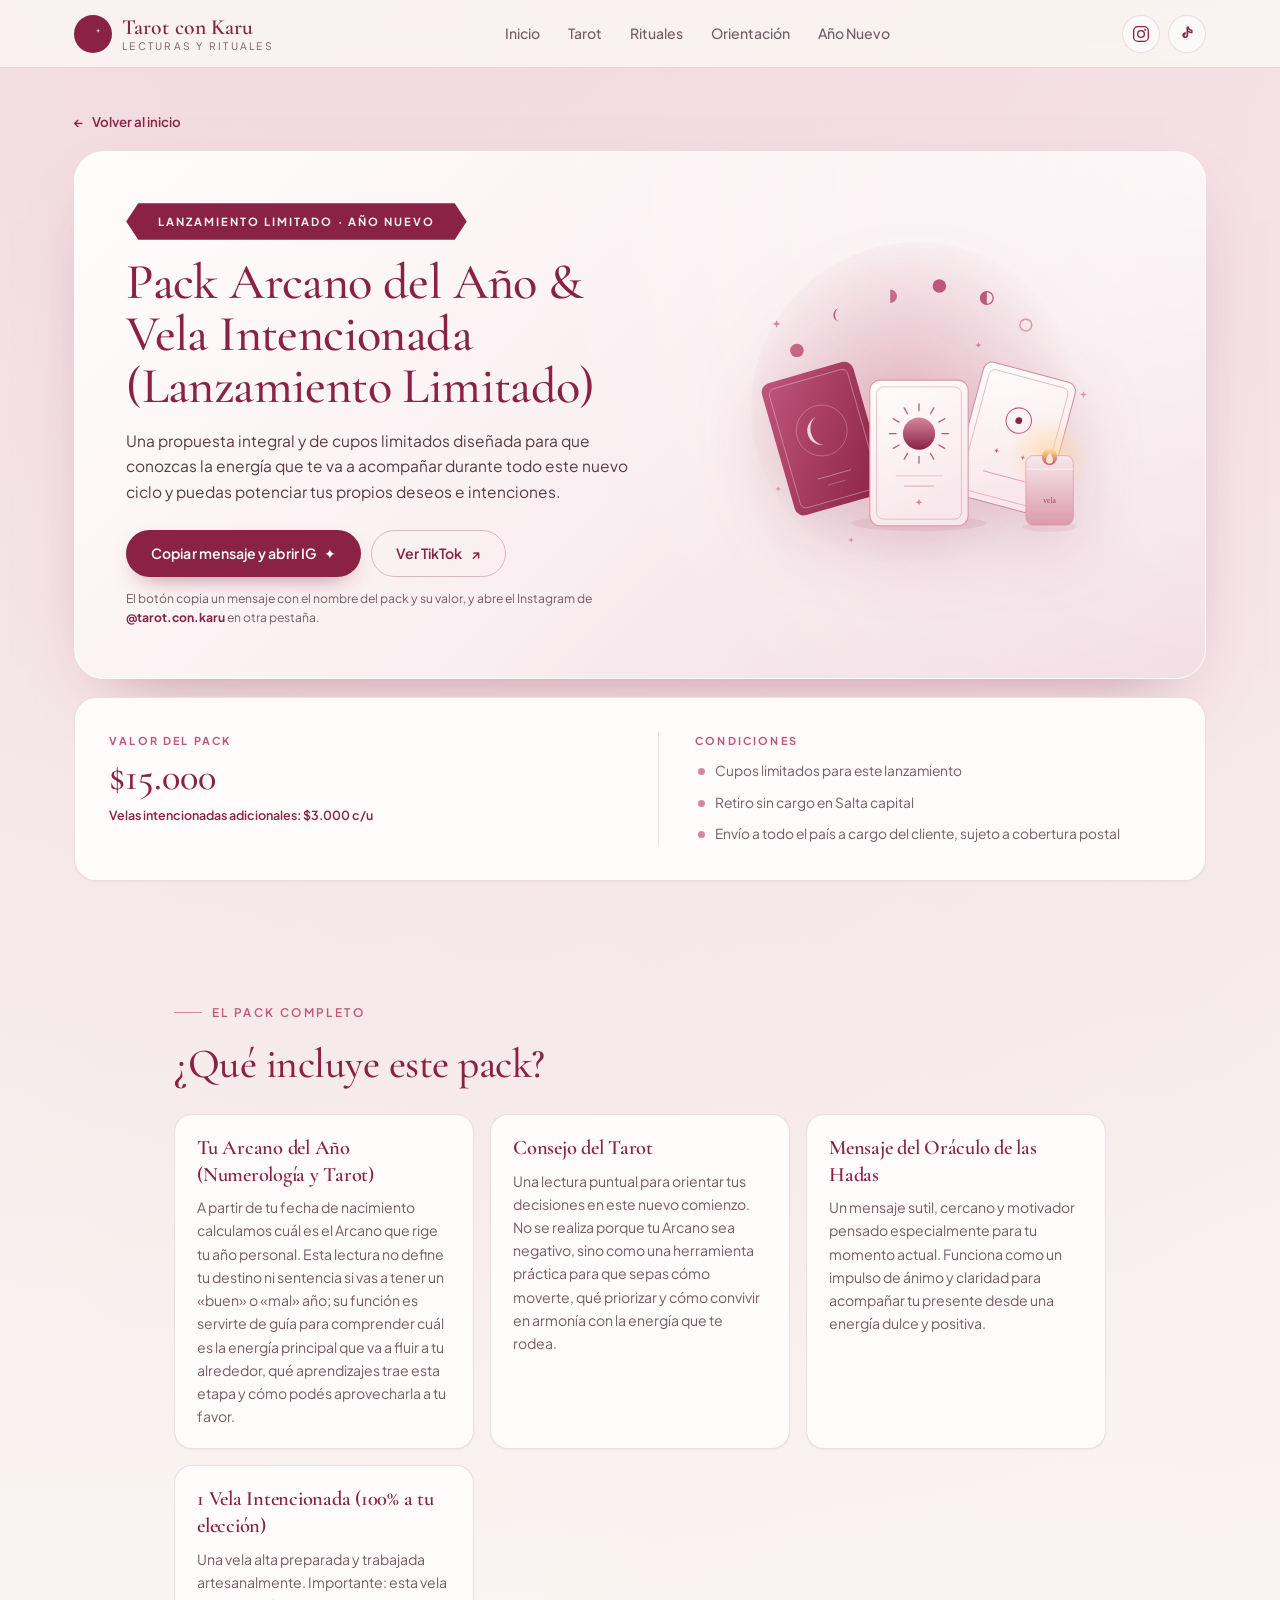
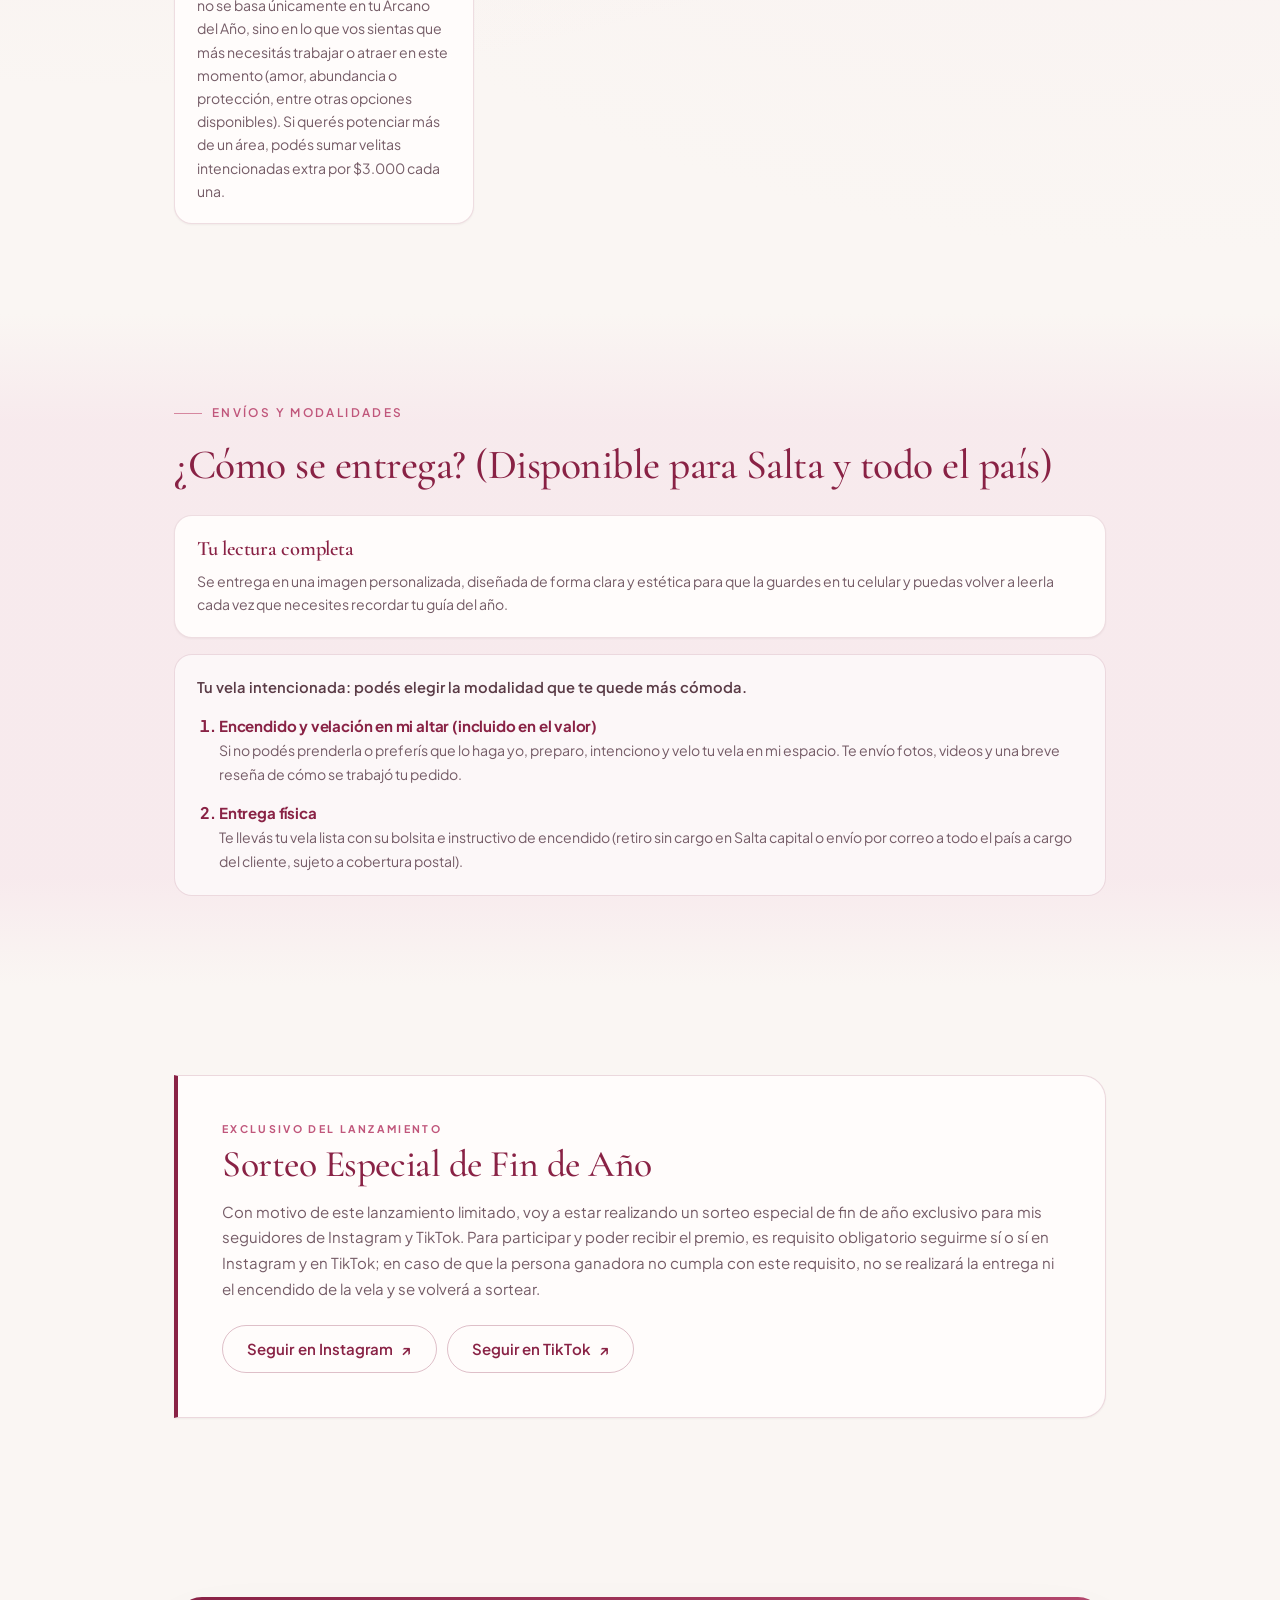
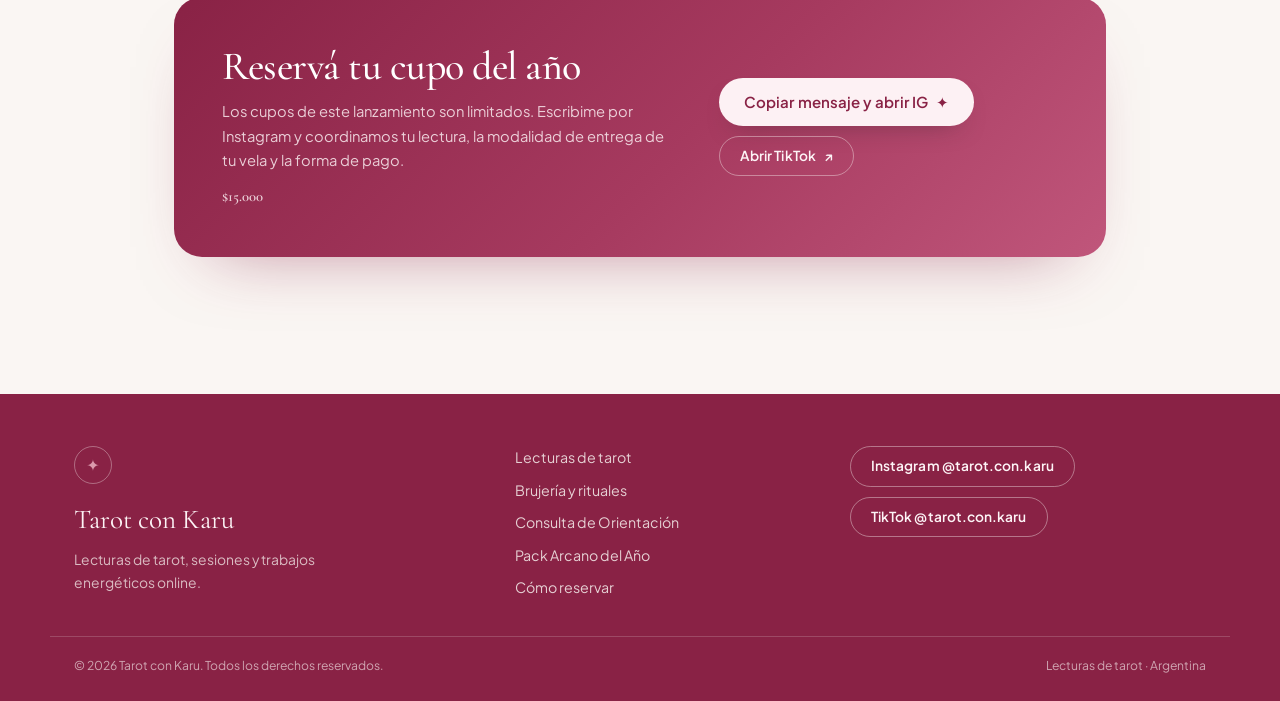
==== public/arcano-del-ano.html @ 8a8b9315 "Convierte el Pack Arcano del Año en banner cliqueable con página propia El pack pasa a public/arcano" ====
<!DOCTYPE html>
<html lang="es">
  <head>
    <meta charset="UTF-8" />
    <meta name="viewport" content="width=device-width, initial-scale=1.0" />
    <title>Pack Arcano del Año &amp; Vela Intencionada · Tarot con Karu</title>
    <meta
      name="description"
      content="Pack Arcano del Año & Vela Intencionada de Tarot con Karu: tu Arcano del Año, consejo del tarot, mensaje del Oráculo de las Hadas y una vela intencionada. $15.000 · Salta y todo el país."
    />
    <meta name="theme-color" content="#FAF6F3" />
    <link
      rel="icon"
      href="data:image/svg+xml,%3Csvg xmlns='http://www.w3.org/2000/svg' viewBox='0 0 32 32'%3E%3Crect width='32' height='32' rx='8' fill='%23892245'/%3E%3Cpath d='M20 8a8 8 0 1 0 0 16 7 7 0 1 1 0-16Z' fill='%23F7E8EC'/%3E%3C/svg%3E"
    />

    <link rel="preconnect" href="https://fonts.googleapis.com" />
    <link rel="preconnect" href="https://fonts.gstatic.com" crossorigin />
    <link
      href="https://fonts.googleapis.com/css2?family=Cormorant+Garamond:ital,wght@0,400;0,500;0,600;1,400;1,500&family=Plus+Jakarta+Sans:wght@400;500;600;700&display=swap"
      rel="stylesheet"
    />
    <link rel="stylesheet" href="styles.css" />
  </head>

  <body class="page-arcano">
    <a class="skip-link" href="#contenido">Saltar al contenido</a>

    <header class="site-header">
      <div class="container header-inner">
        <a class="brand" href="./index.html" aria-label="Tarot con Karu, inicio">
          <span class="brand-mark" aria-hidden="true">
            <svg viewBox="0 0 24 24" fill="none">
              <path
                d="M15.5 3.6a8.4 8.4 0 1 0 0 16.8 7.2 7.2 0 1 1 0-16.8Z"
                fill="currentColor"
              />
              <path
                d="M17.6 6.2l.6 1.6 1.6.6-1.6.6-.6 1.6-.6-1.6-1.6-.6 1.6-.6.6-1.6Z"
                fill="currentColor"
              />
            </svg>
          </span>
          <span class="brand-text">
            <strong>Tarot con Karu</strong>
            <small>lecturas y rituales</small>
          </span>
        </a>

        <nav class="site-nav" aria-label="Navegación principal">
          <a href="./index.html">Inicio</a>
          <a href="./index.html#tarot">Tarot</a>
          <a href="./index.html#rituales">Rituales</a>
          <a href="./index.html#orientacion">Orientación</a>
          <a href="./arcano-del-ano.html" aria-current="page">Año Nuevo</a>
        </nav>

        <div class="header-social">
          <a
            class="social-btn"
            data-ig
            href="https://www.instagram.com/tarot.con.karu/"
            target="_blank"
            rel="noopener noreferrer"
            aria-label="Instagram de Tarot con Karu"
          >
            <svg viewBox="0 0 24 24" fill="none" aria-hidden="true">
              <rect
                x="3.2"
                y="3.2"
                width="17.6"
                height="17.6"
                rx="5"
                stroke="currentColor"
                stroke-width="1.6"
              />
              <circle cx="12" cy="12" r="4" stroke="currentColor" stroke-width="1.6" />
              <circle cx="17.1" cy="6.9" r="1.15" fill="currentColor" />
            </svg>
          </a>
          <a
            class="social-btn"
            data-tiktok
            href="https://www.tiktok.com/@tarot.con.karu"
            target="_blank"
            rel="noopener noreferrer"
            aria-label="TikTok de Tarot con Karu"
          >
            <svg viewBox="0 0 24 24" fill="none" aria-hidden="true">
              <path
                d="M13.4 3.4v9.9a3.5 3.5 0 1 1-2.9-3.45v2.7a1.2 1.2 0 1 0 .9 1.16V3.4h2Z"
                fill="currentColor"
              />
              <path
                d="M13.4 3.4c.35 2.35 2 4.05 4.4 4.3v2.55c-1.65.04-3.1-.45-4.4-1.4"
                stroke="currentColor"
                stroke-width="1.6"
                stroke-linecap="round"
              />
            </svg>
          </a>
        </div>
      </div>
    </header>

    <main id="contenido">
      <!-- ================= HERO DEL PACK ================= -->
      <section class="arcano-hero">
        <div class="container">
          <a class="back-link" href="./index.html">
            <span aria-hidden="true">←</span> Volver al inicio
          </a>

          <div class="arcano-hero-card">
            <div>
              <span class="badge badge--ribbon" id="an-etiqueta">
                Lanzamiento Limitado · Año Nuevo
              </span>
              <h1 class="arcano-title" id="an-titulo">
                Pack Arcano del Año &amp; Vela Intencionada (Lanzamiento Limitado)
              </h1>
              <p class="arcano-lead" id="an-desc"></p>

              <div class="arcano-hero-actions">
                <button class="btn btn-primary" type="button" data-copy="ano-nuevo">
                  Copiar mensaje y abrir IG <span aria-hidden="true">✦</span>
                </button>
                <a class="btn btn-ghost" data-tiktok href="https://www.tiktok.com/@tarot.con.karu" target="_blank" rel="noopener noreferrer">
                  Ver TikTok <span aria-hidden="true">↗</span>
                </a>
              </div>

              <p class="arcano-hero-note">
                El botón copia un mensaje con el nombre del pack y su valor, y abre
                el Instagram de <strong>@tarot.con.karu</strong> en otra pestaña.
              </p>
            </div>

            <figure class="arcano-hero-art">
              <img
                src="assets/arcano-pack.svg"
                alt="Cartas de tarot, mensaje de las hadas y una vela intencionada encendida"
                width="460"
                height="400"
              />
            </figure>
          </div>

          <div class="arcano-meta">
            <div class="arcano-meta-block">
              <p class="mini-label">Valor del pack</p>
              <p class="newyear-price" id="an-precio">$15.000</p>
              <p class="newyear-price-note" id="an-precio-nota">
                Velas intencionadas adicionales: $3.000 c/u
              </p>
            </div>
            <div class="arcano-meta-block">
              <p class="mini-label">Condiciones</p>
              <ul class="cond-list" id="an-cond"></ul>
            </div>
          </div>
        </div>
      </section>

      <!-- ================= QUÉ INCLUYE ================= -->
      <section class="section arcano-section">
        <div class="container arcano-inner">
          <header class="arcano-section-head">
            <p class="eyebrow">
              <span class="eyebrow-line" aria-hidden="true"></span>El pack completo
            </p>
            <h2 class="arcano-h2" id="an-incluye-titulo">¿Qué incluye este pack?</h2>
          </header>
          <div class="newyear-features" id="an-incluye"></div>
        </div>
      </section>

      <!-- ================= ENTREGA ================= -->
      <section class="section arcano-section arcano-section--blush">
        <div class="container arcano-inner">
          <header class="arcano-section-head">
            <p class="eyebrow">
              <span class="eyebrow-line" aria-hidden="true"></span>Envíos y modalidades
            </p>
            <h2 class="arcano-h2" id="an-entrega-titulo"></h2>
          </header>
          <div class="newyear-delivery" id="an-entrega"></div>
        </div>
      </section>

      <!-- ================= SORTEO ================= -->
      <section class="section arcano-section" id="sorteo">
        <div class="container arcano-inner">
          <article class="sorteo-card">
            <p class="sorteo-eyebrow">Exclusivo del lanzamiento</p>
            <h2 id="an-sorteo-titulo">Sorteo Especial de Fin de Año</h2>
            <p class="sorteo-text" id="an-sorteo-texto"></p>
            <div class="sorteo-actions">
              <a
                class="btn btn-ghost"
                data-ig
                href="https://www.instagram.com/tarot.con.karu/"
                target="_blank"
                rel="noopener noreferrer"
              >
                Seguir en Instagram <span aria-hidden="true">↗</span>
              </a>
              <a
                class="btn btn-ghost"
                data-tiktok
                href="https://www.tiktok.com/@tarot.con.karu"
                target="_blank"
                rel="noopener noreferrer"
              >
                Seguir en TikTok <span aria-hidden="true">↗</span>
              </a>
            </div>
          </article>
        </div>
      </section>

      <!-- ================= CTA FINAL ================= -->
      <section class="section arcano-section">
        <div class="container arcano-inner">
          <div class="arcano-cta">
            <div>
              <h2>Reservá tu cupo del año</h2>
              <p>
                Los cupos de este lanzamiento son limitados. Escribime por
                Instagram y coordinamos tu lectura, la modalidad de entrega de tu
                vela y la forma de pago.
              </p>
              <p class="arcano-cta-price" id="an-cta-precio">$15.000</p>
            </div>
            <div class="arcano-cta-actions">
              <button class="btn btn-light" type="button" data-copy="ano-nuevo">
                Copiar mensaje y abrir IG <span aria-hidden="true">✦</span>
              </button>
              <a
                class="btn btn-outline-light"
                data-tiktok
                href="https://www.tiktok.com/@tarot.con.karu"
                target="_blank"
                rel="noopener noreferrer"
              >
                Abrir TikTok <span aria-hidden="true">↗</span>
              </a>
            </div>
          </div>
        </div>
      </section>
    </main>

    <footer class="site-footer">
      <div class="container footer-inner">
        <div class="footer-brand">
          <span class="footer-mark" aria-hidden="true">✦</span>
          <p class="footer-title">Tarot con Karu</p>
          <p class="footer-text">
            Lecturas de tarot, sesiones y trabajos energéticos online.
          </p>
        </div>

        <nav class="footer-nav" aria-label="Enlaces del sitio">
          <a href="./index.html#tarot">Lecturas de tarot</a>
          <a href="./index.html#rituales">Brujería y rituales</a>
          <a href="./index.html#orientacion">Consulta de Orientación</a>
          <a href="./arcano-del-ano.html">Pack Arcano del Año</a>
          <a href="./index.html#como-reservar">Cómo reservar</a>
        </nav>

        <div class="footer-social">
          <a
            class="btn btn-outline-light"
            data-ig
            href="https://www.instagram.com/tarot.con.karu/"
            target="_blank"
            rel="noopener noreferrer"
          >
            Instagram @tarot.con.karu
          </a>
          <a
            class="btn btn-outline-light"
            data-tiktok
            href="https://www.tiktok.com/@tarot.con.karu"
            target="_blank"
            rel="noopener noreferrer"
          >
            TikTok @tarot.con.karu
          </a>
        </div>
      </div>

      <div class="container footer-bottom">
        <p>© <span id="year">2026</span> Tarot con Karu. Todos los derechos reservados.</p>
        <p>Lecturas de tarot · Argentina</p>
      </div>
    </footer>

    <div class="toast" id="toast" role="status" aria-live="polite"></div>

    <script type="module" src="arcano.js"></script>
  </body>
</html>
---- public/styles.css ----
/* ============================================================
   Tarot con Karu — estilos
   Paleta: crema #FAF6F3 · rosa #F7E8EC · Crimson Velvet #892245
   Rosy Dusk #C0567B · Blush Nectar #D6879F · Petal Cloud #DB9AAD
   ============================================================ */

:root {
  --cream: #faf6f3;
  --blush-bg: #f7e8ec;
  --crimson: #892245;
  --crimson-dark: #6f1a38;
  --rosy: #c0567b;
  --blush: #d6879f;
  --petal: #db9aad;
  --ink: #33222a;
  --muted: #755c67;
  --line: rgba(137, 34, 69, 0.14);
  --card: #fffcfb;
  --shadow-sm: 0 1px 2px rgba(51, 34, 42, 0.05);
  --shadow-md: 0 24px 55px -38px rgba(137, 34, 69, 0.6);
  --shadow-lg: 0 30px 70px -40px rgba(137, 34, 69, 0.55);
  --serif: "Cormorant Garamond", "Iowan Old Style", Georgia, "Times New Roman", serif;
  --sans: "Plus Jakarta Sans", system-ui, -apple-system, "Segoe UI", Roboto, sans-serif;
  --max: 1180px;
}

*,
*::before,
*::after {
  box-sizing: border-box;
}

html {
  scroll-behavior: smooth;
  -webkit-text-size-adjust: 100%;
}

body {
  margin: 0;
  background-color: var(--cream);
  background-image:
    radial-gradient(circle at 10% -8%, rgba(219, 154, 173, 0.3), transparent 46%),
    radial-gradient(circle at 94% 6%, rgba(247, 232, 236, 0.95), transparent 42%);
  background-repeat: no-repeat;
  color: var(--ink);
  font-family: var(--sans);
  font-size: 1rem;
  line-height: 1.65;
  -webkit-font-smoothing: antialiased;
}

h1,
h2,
h3 {
  margin: 0;
  font-family: var(--serif);
  font-weight: 500;
  line-height: 1.05;
  letter-spacing: -0.012em;
  color: var(--ink);
}

p {
  margin: 0;
}

a {
  color: inherit;
  text-decoration: none;
}

ul,
ol {
  margin: 0;
  padding: 0;
  list-style: none;
}

button {
  font: inherit;
  color: inherit;
}

svg {
  display: block;
  max-width: 100%;
}

:focus-visible {
  outline: 2px solid var(--rosy);
  outline-offset: 3px;
  border-radius: 8px;
}

.container {
  width: 100%;
  max-width: var(--max);
  margin-inline: auto;
  padding-inline: 24px;
}

.skip-link {
  position: absolute;
  left: 16px;
  top: -60px;
  z-index: 200;
  padding: 10px 18px;
  border-radius: 999px;
  background: var(--crimson);
  color: #fff;
  font-size: 0.9rem;
  transition: top 0.2s ease;
}

.skip-link:focus {
  top: 16px;
}

/* ---------------- Botones ---------------- */

.btn {
  display: inline-flex;
  align-items: center;
  justify-content: center;
  gap: 0.5rem;
  padding: 14px 24px;
  border: 1px solid transparent;
  border-radius: 999px;
  font-family: var(--sans);
  font-size: 0.94rem;
  font-weight: 600;
  line-height: 1.2;
  letter-spacing: 0.005em;
  cursor: pointer;
  text-align: center;
  transition:
    background-color 0.2s ease,
    border-color 0.2s ease,
    color 0.2s ease,
    transform 0.2s ease,
    box-shadow 0.2s ease;
}

.btn-primary {
  background: var(--crimson);
  color: #fff;
  box-shadow: 0 10px 26px -14px rgba(137, 34, 69, 0.8);
}

.btn-primary:hover {
  background: var(--crimson-dark);
  transform: translateY(-2px);
  box-shadow: 0 16px 30px -16px rgba(137, 34, 69, 0.85);
}

.btn-ghost {
  background: transparent;
  border-color: rgba(137, 34, 69, 0.28);
  color: var(--crimson);
}

.btn-ghost:hover {
  background: rgba(192, 86, 123, 0.08);
  border-color: var(--rosy);
  transform: translateY(-2px);
}

.btn-outline-light {
  border-color: rgba(250, 246, 243, 0.4);
  color: #fdf4f6;
  padding: 11px 20px;
  font-size: 0.86rem;
}

.btn-outline-light:hover {
  background: rgba(250, 246, 243, 0.12);
  border-color: rgba(250, 246, 243, 0.7);
}

/* ---------------- Header ---------------- */

.site-header {
  position: sticky;
  top: 0;
  z-index: 60;
  background: rgba(250, 246, 243, 0.86);
  border-bottom: 1px solid var(--line);
  backdrop-filter: blur(14px);
  -webkit-backdrop-filter: blur(14px);
}

.header-inner {
  display: flex;
  flex-wrap: wrap;
  align-items: center;
  justify-content: space-between;
  gap: 12px 20px;
  padding-block: 14px;
}

.brand {
  display: flex;
  align-items: center;
  gap: 10px;
}

.brand-mark {
  display: grid;
  place-items: center;
  width: 38px;
  height: 38px;
  border-radius: 50%;
  background: var(--crimson);
  color: #f9e9ee;
  flex-shrink: 0;
}

.brand-mark svg {
  width: 22px;
  height: 22px;
}

.brand-text {
  display: flex;
  flex-direction: column;
  line-height: 1.15;
}

.brand-text strong {
  font-family: var(--serif);
  font-size: 1.35rem;
  font-weight: 600;
  letter-spacing: 0.005em;
  color: var(--crimson);
}

.brand-text small {
  font-size: 0.64rem;
  letter-spacing: 0.22em;
  text-transform: uppercase;
  color: var(--muted);
}

.site-nav {
  display: flex;
  flex-wrap: wrap;
  align-items: center;
  gap: 2px;
}

.site-nav a {
  padding: 8px 13px;
  border-radius: 999px;
  font-size: 0.88rem;
  font-weight: 500;
  color: var(--muted);
  transition:
    color 0.2s ease,
    background-color 0.2s ease;
}

.site-nav a:hover {
  color: var(--crimson);
  background: var(--blush-bg);
}

.header-social {
  display: flex;
  gap: 8px;
}

.social-btn {
  display: grid;
  place-items: center;
  width: 38px;
  height: 38px;
  border: 1px solid var(--line);
  border-radius: 50%;
  color: var(--crimson);
  background: rgba(255, 255, 255, 0.55);
  transition:
    background-color 0.2s ease,
    border-color 0.2s ease,
    transform 0.2s ease;
}

.social-btn svg {
  width: 20px;
  height: 20px;
}

.social-btn:hover {
  background: var(--crimson);
  border-color: var(--crimson);
  color: #fff;
  transform: translateY(-2px);
}

/* ---------------- Hero ---------------- */

.hero {
  position: relative;
  overflow: hidden;
  padding-block: clamp(40px, 6vw, 76px) clamp(48px, 7vw, 88px);
}

.hero::before {
  content: "";
  position: absolute;
  inset: 0;
  background: radial-gradient(
    60% 60% at 78% 42%,
    rgba(247, 232, 236, 0.9),
    transparent 70%
  );
  pointer-events: none;
}

.hero-inner {
  position: relative;
  display: grid;
  grid-template-columns: minmax(0, 1.05fr) minmax(0, 0.95fr);
  align-items: center;
  gap: clamp(24px, 5vw, 56px);
}

.eyebrow {
  display: flex;
  align-items: center;
  gap: 10px;
  margin-bottom: 20px;
  font-size: 0.74rem;
  font-weight: 600;
  letter-spacing: 0.2em;
  text-transform: uppercase;
  color: var(--rosy);
}

.eyebrow-line {
  display: inline-block;
  width: 28px;
  height: 1px;
  background: var(--blush);
}

.hero h1 {
  max-width: 15ch;
  font-size: clamp(2.55rem, 5.6vw, 4.35rem);
  line-height: 0.98;
  color: var(--ink);
}

.hero h1 em {
  font-style: italic;
  color: var(--crimson);
}

.lead {
  max-width: 46ch;
  margin-top: 22px;
  font-size: clamp(1rem, 1.4vw, 1.075rem);
  color: var(--muted);
}

.hero-actions {
  display: flex;
  flex-wrap: wrap;
  gap: 12px;
  margin-top: 30px;
}

.hero-chips {
  display: flex;
  flex-wrap: wrap;
  gap: 10px;
  margin-top: 32px;
}

.hero-chips li {
  padding: 7px 15px;
  border: 1px solid var(--line);
  border-radius: 999px;
  background: rgba(255, 255, 255, 0.6);
  font-size: 0.8rem;
  color: var(--muted);
}

.hero-chips strong {
  color: var(--crimson);
  font-weight: 700;
}

.hero-social {
  margin-top: 18px;
  font-size: 0.84rem;
  color: var(--muted);
}

.hero-social a {
  color: var(--crimson);
  font-weight: 600;
  text-decoration: underline;
  text-decoration-color: rgba(137, 34, 69, 0.3);
  text-underline-offset: 3px;
}

.hero-social a:hover {
  text-decoration-color: var(--crimson);
}

.hero-art-wrap {
  position: relative;
  padding-inline: clamp(0px, 2vw, 20px);
}

.hero-art {
  width: 100%;
  height: auto;
}

/* ---------------- Secciones ---------------- */

.section {
  padding-block: clamp(52px, 7vw, 92px);
}

.section-newyear {
  padding-top: 0;
}

.section-rituales {
  background: linear-gradient(
    180deg,
    rgba(247, 232, 236, 0) 0%,
    rgba(247, 232, 236, 0.75) 18%,
    rgba(247, 232, 236, 0.75) 82%,
    rgba(247, 232, 236, 0) 100%
  );
}

.section-head {
  display: flex;
  flex-wrap: wrap;
  align-items: flex-end;
  justify-content: space-between;
  gap: 18px 40px;
  margin-bottom: 32px;
}

.section-head .eyebrow {
  margin-bottom: 12px;
}

.section-head h2 {
  font-size: clamp(2rem, 3.6vw, 2.9rem);
}

.section-desc {
  max-width: 40ch;
  font-size: 0.95rem;
  color: var(--muted);
}

.section-head--center {
  flex-direction: column;
  align-items: center;
  text-align: center;
}

.section-head--center .section-desc {
  max-width: 52ch;
}

.section-head--center .eyebrow {
  justify-content: center;
}

/* ---------------- Banner Año Nuevo (landing) ---------------- */

.arcano-banner {
  position: relative;
  display: grid;
  grid-template-columns: minmax(0, 1.08fr) minmax(0, 0.92fr);
  align-items: center;
  gap: clamp(16px, 3vw, 32px);
  padding: clamp(24px, 3.6vw, 46px);
  border: 1px solid rgba(255, 255, 255, 0.75);
  border-radius: 28px;
  background:
    radial-gradient(circle at 96% 4%, rgba(255, 255, 255, 0.7), transparent 52%),
    linear-gradient(135deg, #fffdfc 0%, #f9eef1 46%, #f2dde4 100%);
  box-shadow: var(--shadow-lg);
  overflow: hidden;
  transition:
    transform 0.28s ease,
    box-shadow 0.28s ease,
    border-color 0.28s ease;
}

.arcano-banner:hover {
  transform: translateY(-3px);
  border-color: rgba(192, 86, 123, 0.45);
  box-shadow: 0 34px 74px -40px rgba(137, 34, 69, 0.65);
}

.arcano-banner-body {
  position: relative;
  display: flex;
  flex-direction: column;
  align-items: flex-start;
}

.arcano-banner-title {
  max-width: 20ch;
  font-size: clamp(1.85rem, 3.5vw, 2.85rem);
  line-height: 1.02;
  letter-spacing: 0.012em;
  text-transform: uppercase;
  color: var(--crimson);
}

.arcano-banner-desc {
  max-width: 46ch;
  margin-top: 14px;
  font-size: 0.93rem;
  line-height: 1.6;
  color: #5a3b46;
}

.arcano-banner-meta {
  display: flex;
  flex-wrap: wrap;
  align-items: baseline;
  gap: 8px 14px;
  margin-top: 18px;
}

.arcano-banner-price-label {
  font-size: 0.64rem;
  font-weight: 700;
  letter-spacing: 0.2em;
  text-transform: uppercase;
  color: var(--rosy);
}

.arcano-banner-price {
  font-family: var(--serif);
  font-size: clamp(1.75rem, 2.6vw, 2.15rem);
  font-weight: 600;
  line-height: 1;
  color: var(--crimson);
}

.arcano-banner-cta {
  display: inline-flex;
  align-items: center;
  gap: 10px;
  margin-top: 20px;
  padding: 11px 30px;
  background: var(--crimson);
  color: #fdf1f4;
  clip-path: polygon(
    0 50%,
    13px 0,
    calc(100% - 13px) 0,
    100% 50%,
    calc(100% - 13px) 100%,
    13px 100%
  );
  font-size: 0.82rem;
  font-weight: 600;
  line-height: 1.35;
  transition: background-color 0.2s ease;
}

.arcano-banner:hover .arcano-banner-cta {
  background: var(--crimson-dark);
}

.arcano-banner-art img {
  width: min(100%, 440px);
  height: auto;
  margin-inline: auto;
  filter: drop-shadow(0 20px 34px rgba(137, 34, 69, 0.18));
}

.badge {
  display: inline-block;
  margin-bottom: 18px;
  padding: 6px 16px;
  border-radius: 999px;
  background: var(--crimson);
  color: #fdf1f4;
  font-size: 0.7rem;
  font-weight: 700;
  letter-spacing: 0.18em;
  text-transform: uppercase;
}

.badge--ribbon {
  margin-bottom: 16px;
  padding: 9px 32px;
  border-radius: 0;
  clip-path: polygon(
    0 50%,
    12px 0,
    calc(100% - 12px) 0,
    100% 50%,
    calc(100% - 12px) 100%,
    12px 100%
  );
}

/* ---------------- Página del Pack Arcano ---------------- */

.back-link {
  display: inline-flex;
  align-items: center;
  gap: 8px;
  margin-bottom: 18px;
  font-size: 0.83rem;
  font-weight: 600;
  color: var(--crimson);
}

.back-link:hover {
  text-decoration: underline;
  text-underline-offset: 3px;
}

.arcano-hero {
  padding-block: clamp(20px, 3.4vw, 40px) clamp(20px, 3vw, 32px);
}

.arcano-hero-card {
  display: grid;
  grid-template-columns: minmax(0, 1.05fr) minmax(0, 0.95fr);
  align-items: center;
  gap: clamp(18px, 3vw, 40px);
  padding: clamp(26px, 4vw, 54px);
  border: 1px solid rgba(255, 255, 255, 0.75);
  border-radius: 30px;
  background:
    radial-gradient(circle at 100% 0%, rgba(255, 255, 255, 0.65), transparent 55%),
    linear-gradient(135deg, #fffdfc 0%, #f9eef1 55%, #f0d9e1 100%);
  box-shadow: var(--shadow-lg);
}

.arcano-title {
  max-width: 22ch;
  font-size: clamp(2rem, 4.2vw, 3.15rem);
  line-height: 1.03;
  color: var(--crimson);
}

.arcano-lead {
  max-width: 58ch;
  margin-top: 16px;
  font-size: 0.97rem;
  color: #5a3b46;
}

.arcano-hero-actions {
  display: flex;
  flex-wrap: wrap;
  gap: 10px;
  margin-top: 26px;
}

.arcano-hero-actions .btn {
  font-size: 0.88rem;
}

.arcano-hero-note {
  max-width: 52ch;
  margin-top: 12px;
  font-size: 0.76rem;
  line-height: 1.55;
  color: var(--muted);
}

.arcano-hero-note strong {
  color: var(--crimson);
}

.arcano-hero-art img {
  width: min(100%, 420px);
  height: auto;
  margin-inline: auto;
  filter: drop-shadow(0 20px 34px rgba(137, 34, 69, 0.18));
}

.arcano-meta {
  display: grid;
  grid-template-columns: minmax(0, 1fr) minmax(0, 1fr);
  gap: clamp(18px, 3vw, 36px);
  margin-top: 18px;
  padding: clamp(22px, 3vw, 34px);
  border: 1px solid var(--line);
  border-radius: 22px;
  background: var(--card);
  box-shadow: var(--shadow-sm);
}

.arcano-meta-block + .arcano-meta-block {
  padding-left: clamp(18px, 3vw, 36px);
  border-left: 1px solid var(--line);
}

.arcano-inner {
  max-width: 980px;
}

.arcano-section--blush {
  background: linear-gradient(
    180deg,
    rgba(247, 232, 236, 0) 0%,
    rgba(247, 232, 236, 0.85) 16%,
    rgba(247, 232, 236, 0.85) 84%,
    rgba(247, 232, 236, 0) 100%
  );
}

.arcano-h2 {
  font-size: clamp(1.85rem, 3.3vw, 2.6rem);
  line-height: 1.1;
  color: var(--crimson);
}

.arcano-section-head {
  margin-bottom: 26px;
}

.sorteo-card {
  padding: clamp(24px, 3.6vw, 44px);
  border: 1px solid rgba(137, 34, 69, 0.16);
  border-left: 4px solid var(--crimson);
  border-radius: 0 24px 24px 0;
  background: var(--card);
  box-shadow: var(--shadow-sm);
}

.sorteo-eyebrow {
  font-size: 0.66rem;
  font-weight: 700;
  letter-spacing: 0.22em;
  text-transform: uppercase;
  color: var(--rosy);
}

.sorteo-card h2 {
  margin-top: 8px;
  font-size: clamp(1.7rem, 3vw, 2.35rem);
  color: var(--crimson);
}

.sorteo-text {
  max-width: 80ch;
  margin-top: 14px;
  font-size: 0.94rem;
  line-height: 1.7;
  color: var(--muted);
}

.sorteo-actions {
  display: flex;
  flex-wrap: wrap;
  gap: 10px;
  margin-top: 24px;
}

.arcano-cta {
  display: grid;
  grid-template-columns: minmax(0, 1.15fr) minmax(0, 0.85fr);
  align-items: center;
  gap: clamp(20px, 3vw, 40px);
  padding: clamp(26px, 4vw, 48px);
  border-radius: 28px;
  background: linear-gradient(135deg, #892245 0%, #a63a5f 55%, #c0567b 100%);
  box-shadow: var(--shadow-lg);
}

.arcano-cta h2 {
  color: #fff;
  font-size: clamp(1.8rem, 3.2vw, 2.5rem);
}

.arcano-cta p {
  max-width: 52ch;
  margin-top: 12px;
  font-size: 0.92rem;
  color: rgba(253, 241, 244, 0.82);
}

.arcano-cta-price {
  margin-top: 16px;
  font-family: var(--serif);
  font-size: clamp(1.8rem, 2.8vw, 2.3rem);
  font-weight: 600;
  color: #fdf1f4;
}

.arcano-cta-actions {
  display: flex;
  flex-wrap: wrap;
  gap: 10px;
}

.btn-light {
  background: #fdf1f4;
  color: var(--crimson);
  box-shadow: 0 12px 26px -16px rgba(51, 34, 42, 0.55);
}

.btn-light:hover {
  background: #fff;
  transform: translateY(-2px);
}

.newyear-features {
  display: grid;
  grid-template-columns: repeat(auto-fit, minmax(260px, 1fr));
  gap: 16px;
}

.feature {
  padding: 20px 22px;
  border: 1px solid var(--line);
  border-radius: 18px;
  background: var(--card);
  box-shadow: var(--shadow-sm);
}

.feature-title {
  margin-bottom: 8px;
  font-family: var(--serif);
  font-size: 1.28rem;
  font-weight: 600;
  line-height: 1.3;
  color: var(--crimson);
}

.feature-text {
  font-size: 0.88rem;
  line-height: 1.65;
  color: var(--muted);
}

.newyear-delivery {
  display: grid;
  gap: 16px;
}

.delivery-modes {
  padding: 20px 22px 22px;
  border: 1px solid var(--line);
  border-radius: 18px;
  background: rgba(255, 255, 255, 0.6);
}

.delivery-intro {
  margin-bottom: 14px;
  font-size: 0.92rem;
  font-weight: 600;
  color: #5a3b46;
}

.delivery-list {
  display: grid;
  gap: 14px;
  padding-left: 22px;
  list-style: decimal;
}

.delivery-list li::marker {
  font-weight: 700;
  color: var(--crimson);
}

.delivery-mode .feature-title {
  margin-bottom: 4px;
  font-family: var(--sans);
  font-size: 0.94rem;
  font-weight: 700;
}

.newyear-price {
  margin-top: 6px;
  font-family: var(--serif);
  font-size: clamp(2rem, 3vw, 2.5rem);
  font-weight: 500;
  line-height: 1.1;
  color: var(--crimson);
}

.newyear-price-note {
  margin-top: 8px;
  font-size: 0.78rem;
  font-weight: 600;
  line-height: 1.5;
  color: var(--crimson);
}

@media (max-width: 900px) {
  .arcano-banner,
  .arcano-hero-card,
  .arcano-meta,
  .arcano-cta {
    grid-template-columns: 1fr;
  }

  .arcano-banner-art img,
  .arcano-hero-art img {
    max-width: 340px;
  }

  .arcano-meta-block + .arcano-meta-block {
    padding-left: 0;
    padding-top: 20px;
    border-left: 0;
    border-top: 1px solid var(--line);
  }
}

@media (max-width: 720px) {
  .arcano-banner,
  .arcano-hero-card {
    border-radius: 24px;
  }

  .arcano-banner-title {
    font-size: 1.72rem;
  }

  .arcano-banner-cta {
    padding: 11px 24px;
    font-size: 0.78rem;
  }

  .newyear-features {
    grid-template-columns: 1fr;
  }
}

.mini-label {
  font-size: 0.68rem;
  font-weight: 700;
  letter-spacing: 0.2em;
  text-transform: uppercase;
  color: var(--rosy);
}

.newyear-price {
  margin-top: 6px;
  font-family: var(--serif);
  font-size: clamp(2rem, 3vw, 2.5rem);
  font-weight: 500;
  line-height: 1.1;
  color: var(--crimson);
}

.newyear-price-note {
  margin-top: 8px;
  font-size: 0.78rem;
  font-weight: 600;
  line-height: 1.5;
  color: var(--crimson);
}

.aside-divider {
  height: 1px;
  margin: 20px 0;
  background: var(--line);
}

.cond-list {
  display: grid;
  gap: 9px;
  margin-top: 10px;
}

.cond-list li {
  position: relative;
  padding-left: 20px;
  font-size: 0.86rem;
  color: var(--muted);
}

.cond-list li::before {
  content: "";
  position: absolute;
  left: 3px;
  top: 0.58em;
  width: 7px;
  height: 7px;
  border-radius: 50%;
  background: var(--blush);
}

/* ---------------- Tabs ---------------- */

.tabs {
  display: flex;
  flex-wrap: wrap;
  gap: 4px;
  width: fit-content;
  max-width: 100%;
  margin-bottom: 30px;
  padding: 5px;
  border: 1px solid var(--line);
  border-radius: 999px;
  background: rgba(255, 255, 255, 0.65);
}

.tab {
  padding: 10px 22px;
  border: 0;
  border-radius: 999px;
  background: transparent;
  font-size: 0.9rem;
  font-weight: 600;
  color: var(--muted);
  cursor: pointer;
  transition:
    background-color 0.2s ease,
    color 0.2s ease;
}

.tab:hover {
  color: var(--crimson);
}

.tab[aria-selected="true"] {
  background: var(--crimson);
  color: #fff;
}

.tab-panel[hidden] {
  display: none;
}

.panel-intro {
  margin: 0 0 28px;
  padding: 22px 26px;
  border-left: 3px solid var(--petal);
  border-radius: 0 16px 16px 0;
  background: var(--blush-bg);
  font-family: var(--serif);
  font-size: clamp(1.05rem, 1.6vw, 1.2rem);
  line-height: 1.5;
  color: #5c3543;
}

/* ---------------- Filtros ---------------- */

.filters {
  display: flex;
  flex-wrap: wrap;
  gap: 8px;
  margin-bottom: 28px;
}

.filter {
  padding: 9px 18px;
  border: 1px solid var(--line);
  border-radius: 999px;
  background: rgba(255, 255, 255, 0.6);
  font-size: 0.86rem;
  font-weight: 500;
  color: var(--muted);
  cursor: pointer;
  transition:
    background-color 0.2s ease,
    border-color 0.2s ease,
    color 0.2s ease;
}

.filter:hover {
  border-color: var(--blush);
  color: var(--crimson);
}

.filter[aria-pressed="true"] {
  background: var(--crimson);
  border-color: var(--crimson);
  color: #fff;
}

/* ---------------- Tarjetas de servicios ---------------- */

.tiradas-grid {
  display: grid;
  grid-template-columns: repeat(auto-fill, minmax(320px, 1fr));
  gap: 20px;
}

.card {
  display: flex;
  flex-direction: column;
  gap: 12px;
  padding: 26px 26px 24px;
  border: 1px solid var(--line);
  border-radius: 22px;
  background: var(--card);
  box-shadow: var(--shadow-sm);
  transition:
    transform 0.25s ease,
    border-color 0.25s ease,
    box-shadow 0.25s ease;
}

.card:hover {
  transform: translateY(-3px);
  border-color: var(--blush);
  box-shadow: var(--shadow-md);
}

.card-top {
  display: flex;
  align-items: center;
  justify-content: space-between;
  gap: 12px;
}

.card-cat {
  display: inline-flex;
  align-items: center;
  gap: 7px;
  font-size: 0.68rem;
  font-weight: 700;
  letter-spacing: 0.16em;
  text-transform: uppercase;
  color: var(--rosy);
}

.card-cat::before {
  content: "✦";
  font-size: 0.7rem;
  color: var(--blush);
}

.card-price {
  font-family: var(--serif);
  font-size: 1.5rem;
  font-weight: 600;
  color: var(--crimson);
  white-space: nowrap;
}

.card-title {
  font-size: 1.65rem;
  line-height: 1.1;
}

.card-desc {
  font-size: 0.9rem;
  line-height: 1.62;
  color: var(--muted);
}

.card-toggle {
  display: flex;
  align-items: center;
  justify-content: space-between;
  gap: 10px;
  width: 100%;
  padding: 9px 14px;
  border: 1px solid var(--line);
  border-radius: 12px;
  background: rgba(247, 232, 236, 0.5);
  color: var(--crimson);
  font-family: inherit;
  font-size: 0.76rem;
  font-weight: 700;
  letter-spacing: 0.1em;
  text-transform: uppercase;
  text-align: left;
  cursor: pointer;
  transition: background 0.2s ease, border-color 0.2s ease;
}

.card-toggle:hover {
  background: var(--blush-bg);
  border-color: var(--blush);
}

.card-toggle:focus-visible {
  outline: 2px solid var(--crimson);
  outline-offset: 2px;
}

.card-toggle-icon {
  font-size: 1rem;
  line-height: 1;
  transition: transform 0.25s ease;
}

.card-toggle[aria-expanded="true"] .card-toggle-icon {
  transform: rotate(180deg);
}

.card-detail {
  display: flex;
  flex-direction: column;
  gap: 12px;
}

.card-detail[hidden] {
  display: none;
}

.card-req {
  padding: 11px 14px;
  border-left: 2px solid var(--blush);
  border-radius: 0 10px 10px 0;
  background: var(--blush-bg);
  font-size: 0.82rem;
  line-height: 1.55;
  color: #6b4351;
}

.card-req .req-label {
  display: block;
  margin-bottom: 2px;
  font-size: 0.63rem;
  font-weight: 700;
  letter-spacing: 0.16em;
  text-transform: uppercase;
  color: var(--crimson);
}

.card--ritual {
  border-top: 3px solid var(--petal);
}

.card--ritual .card-cat {
  color: var(--crimson);
}

.card--sesion .card-cat::before {
  content: "☾";
}

.btn-card {
  width: 100%;
  margin-top: auto;
  padding: 13px 18px;
  background: var(--crimson);
  color: #fff;
  font-size: 0.86rem;
}

.btn-card:hover {
  background: var(--rosy);
  transform: translateY(-2px);
}

.btn-card svg {
  width: 16px;
  height: 16px;
  flex-shrink: 0;
}

/* ---------------- Aviso de rituales ---------------- */

.warning {
  display: grid;
  gap: 6px;
  margin-bottom: 30px;
  padding: 26px 30px;
  border: 1px solid rgba(137, 34, 69, 0.18);
  border-left: 4px solid var(--crimson);
  border-radius: 0 20px 20px 0;
  background: var(--card);
  box-shadow: var(--shadow-sm);
}

.warning-badge {
  display: inline-flex;
  width: fit-content;
  padding: 4px 12px;
  border-radius: 999px;
  background: var(--crimson);
  color: #fff;
  font-size: 0.64rem;
  font-weight: 700;
  letter-spacing: 0.18em;
  text-transform: uppercase;
}

.warning h3 {
  margin-top: 4px;
  font-size: 1.55rem;
  color: var(--crimson);
}

.warning p {
  max-width: 95ch;
  font-size: 0.92rem;
  color: var(--muted);
}

/* ---------------- Orientación ---------------- */

.orientation {
  display: grid;
  grid-template-columns: minmax(0, 1.2fr) minmax(0, 0.8fr);
  gap: clamp(24px, 4vw, 44px);
  padding: clamp(28px, 4.4vw, 52px);
  border: 1px solid var(--line);
  border-radius: 28px;
  background:
    radial-gradient(circle at 0% 0%, rgba(219, 154, 173, 0.35), transparent 55%),
    linear-gradient(135deg, #fffdfc 0%, #f7e8ec 100%);
  box-shadow: var(--shadow-md);
}

.orientation h2 {
  margin-top: 12px;
  font-size: clamp(2rem, 3.6vw, 2.8rem);
  color: var(--crimson);
}

.orientation-desc {
  max-width: 62ch;
  margin-top: 14px;
  font-size: 0.94rem;
  color: var(--muted);
}

.orientation-note {
  margin-top: 18px;
  font-size: 0.82rem;
  color: var(--rosy);
  font-weight: 600;
}

.orientation-aside {
  align-self: center;
  padding: 26px;
  border: 1px solid var(--line);
  border-radius: 22px;
  background: #fff;
  box-shadow: var(--shadow-sm);
}

.orientation-price {
  margin-top: 6px;
  font-family: var(--serif);
  font-size: clamp(2.2rem, 3.4vw, 2.8rem);
  font-weight: 600;
  line-height: 1.1;
  color: var(--crimson);
}

.orientation-bonus {
  margin-top: 4px;
  font-size: 0.8rem;
  font-weight: 600;
  color: var(--rosy);
}

.orientation-aside .btn {
  width: 100%;
  margin-top: 20px;
}

/* ---------------- Cómo reservar ---------------- */

.section-how {
  background: linear-gradient(
    180deg,
    rgba(247, 232, 236, 0) 0%,
    #f7e8ec 42%,
    rgba(247, 232, 236, 0) 100%
  );
}

.steps {
  display: grid;
  grid-template-columns: repeat(3, minmax(0, 1fr));
  gap: 20px;
  margin-top: 8px;
}

.step {
  padding: 28px 26px;
  border: 1px solid rgba(255, 255, 255, 0.8);
  border-radius: 20px;
  background: rgba(255, 253, 252, 0.72);
}

.step-num {
  display: block;
  margin-bottom: 14px;
  font-family: var(--serif);
  font-size: 1.9rem;
  line-height: 1;
  color: var(--blush);
}

.step h3 {
  font-size: 1.4rem;
  margin-bottom: 8px;
}

.step p {
  font-size: 0.88rem;
  color: var(--muted);
}

.step strong {
  color: var(--crimson);
  font-weight: 600;
}

.how-cta {
  display: flex;
  flex-wrap: wrap;
  align-items: center;
  justify-content: space-between;
  gap: 16px 28px;
  margin-top: 24px;
  padding: 20px 26px;
  border: 1px dashed rgba(137, 34, 69, 0.25);
  border-radius: 18px;
  background: rgba(255, 255, 255, 0.55);
}

.how-cta p {
  font-family: var(--serif);
  font-size: 1.25rem;
  color: var(--crimson);
}

.how-cta-actions {
  display: flex;
  flex-wrap: wrap;
  gap: 10px;
}

/* ---------------- Footer ---------------- */

.site-footer {
  margin-top: clamp(24px, 4vw, 48px);
  background: var(--crimson);
  color: #f6e4ea;
}

.footer-inner {
  display: grid;
  grid-template-columns: minmax(0, 1.15fr) minmax(0, 0.85fr) minmax(0, 1fr);
  gap: 32px;
  padding-block: 52px 36px;
}

.footer-mark {
  display: inline-grid;
  place-items: center;
  width: 38px;
  height: 38px;
  margin-bottom: 14px;
  border: 1px solid rgba(250, 246, 243, 0.35);
  border-radius: 50%;
  color: var(--petal);
}

.footer-title {
  font-family: var(--serif);
  font-size: 1.7rem;
  color: #fdf4f6;
}

.footer-text {
  max-width: 32ch;
  margin-top: 6px;
  font-size: 0.87rem;
  color: rgba(250, 246, 243, 0.72);
}

.footer-nav {
  display: flex;
  flex-direction: column;
  gap: 9px;
  font-size: 0.89rem;
}

.footer-nav a {
  color: rgba(250, 246, 243, 0.82);
  transition: color 0.2s ease;
}

.footer-nav a:hover {
  color: #fff;
}

.footer-social {
  display: flex;
  flex-direction: column;
  gap: 10px;
  align-items: flex-start;
}

.footer-bottom {
  display: flex;
  flex-wrap: wrap;
  align-items: center;
  justify-content: space-between;
  gap: 8px 24px;
  padding-block: 18px 26px;
  border-top: 1px solid rgba(250, 246, 243, 0.18);
  font-size: 0.76rem;
  color: rgba(250, 246, 243, 0.62);
}

/* ---------------- Toast ---------------- */

.toast {
  position: fixed;
  left: 50%;
  bottom: 28px;
  z-index: 150;
  max-width: calc(100vw - 32px);
  padding: 13px 22px;
  border-radius: 999px;
  background: var(--ink);
  color: #fdf4f6;
  font-size: 0.85rem;
  font-weight: 500;
  text-align: center;
  box-shadow: 0 18px 40px -20px rgba(51, 34, 42, 0.7);
  opacity: 0;
  transform: translate(-50%, 16px);
  pointer-events: none;
  transition:
    opacity 0.25s ease,
    transform 0.25s ease;
}

.toast.is-visible {
  opacity: 1;
  transform: translate(-50%, 0);
}

/* ---------------- Responsive ---------------- */

@media (max-width: 1020px) {
  .site-nav a {
    padding: 8px 10px;
    font-size: 0.84rem;
  }
}

@media (max-width: 960px) {
  .hero-inner {
    grid-template-columns: 1fr;
    gap: 12px;
  }

  .hero-copy {
    order: 1;
  }

  .hero-art-wrap {
    order: 2;
    max-width: 420px;
    margin-inline: auto;
    padding-top: 12px;
  }

  .hero h1 {
    max-width: 20ch;
  }

  .orientation {
    grid-template-columns: 1fr;
  }

  .steps {
    grid-template-columns: 1fr;
  }

  .footer-inner {
    grid-template-columns: 1fr 1fr;
  }

  .footer-social {
    grid-column: 1 / -1;
    flex-direction: row;
    flex-wrap: wrap;
  }
}

@media (max-width: 820px) {
  .site-nav {
    order: 3;
    width: 100%;
    justify-content: space-between;
    gap: 0;
    padding-top: 10px;
    border-top: 1px solid var(--line);
  }

  .site-nav a {
    padding: 6px 7px;
    font-size: 0.8rem;
  }

  .brand-text small {
    display: none;
  }
}

@media (max-width: 720px) {
  .container {
    padding-inline: 20px;
  }

  .header-inner {
    gap: 10px 12px;
  }

  .tiradas-grid {
    grid-template-columns: 1fr;
  }

  .section-head {
    flex-direction: column;
    align-items: flex-start;
  }

  .warning {
    padding: 22px 20px;
  }

  .tabs {
    width: 100%;
  }

  .tab {
    flex: 1;
    padding: 10px 14px;
    font-size: 0.86rem;
  }

  .how-cta {
    flex-direction: column;
    align-items: stretch;
    text-align: center;
  }

  .how-cta-actions {
    justify-content: center;
  }

  .footer-inner {
    grid-template-columns: 1fr;
    gap: 26px;
  }

  .footer-nav {
    flex-direction: row;
    flex-wrap: wrap;
    gap: 8px 20px;
  }

  .footer-bottom {
    flex-direction: column;
    align-items: flex-start;
  }
}

@media (max-width: 420px) {
  .hero-chips li {
    font-size: 0.75rem;
  }

  .card {
    padding: 22px 20px;
  }

  .toast {
    border-radius: 18px;
  }
}

@media (prefers-reduced-motion: reduce) {
  html {
    scroll-behavior: auto;
  }

  *,
  *::before,
  *::after {
    transition-duration: 0.01ms !important;
    animation-duration: 0.01ms !important;
  }
}
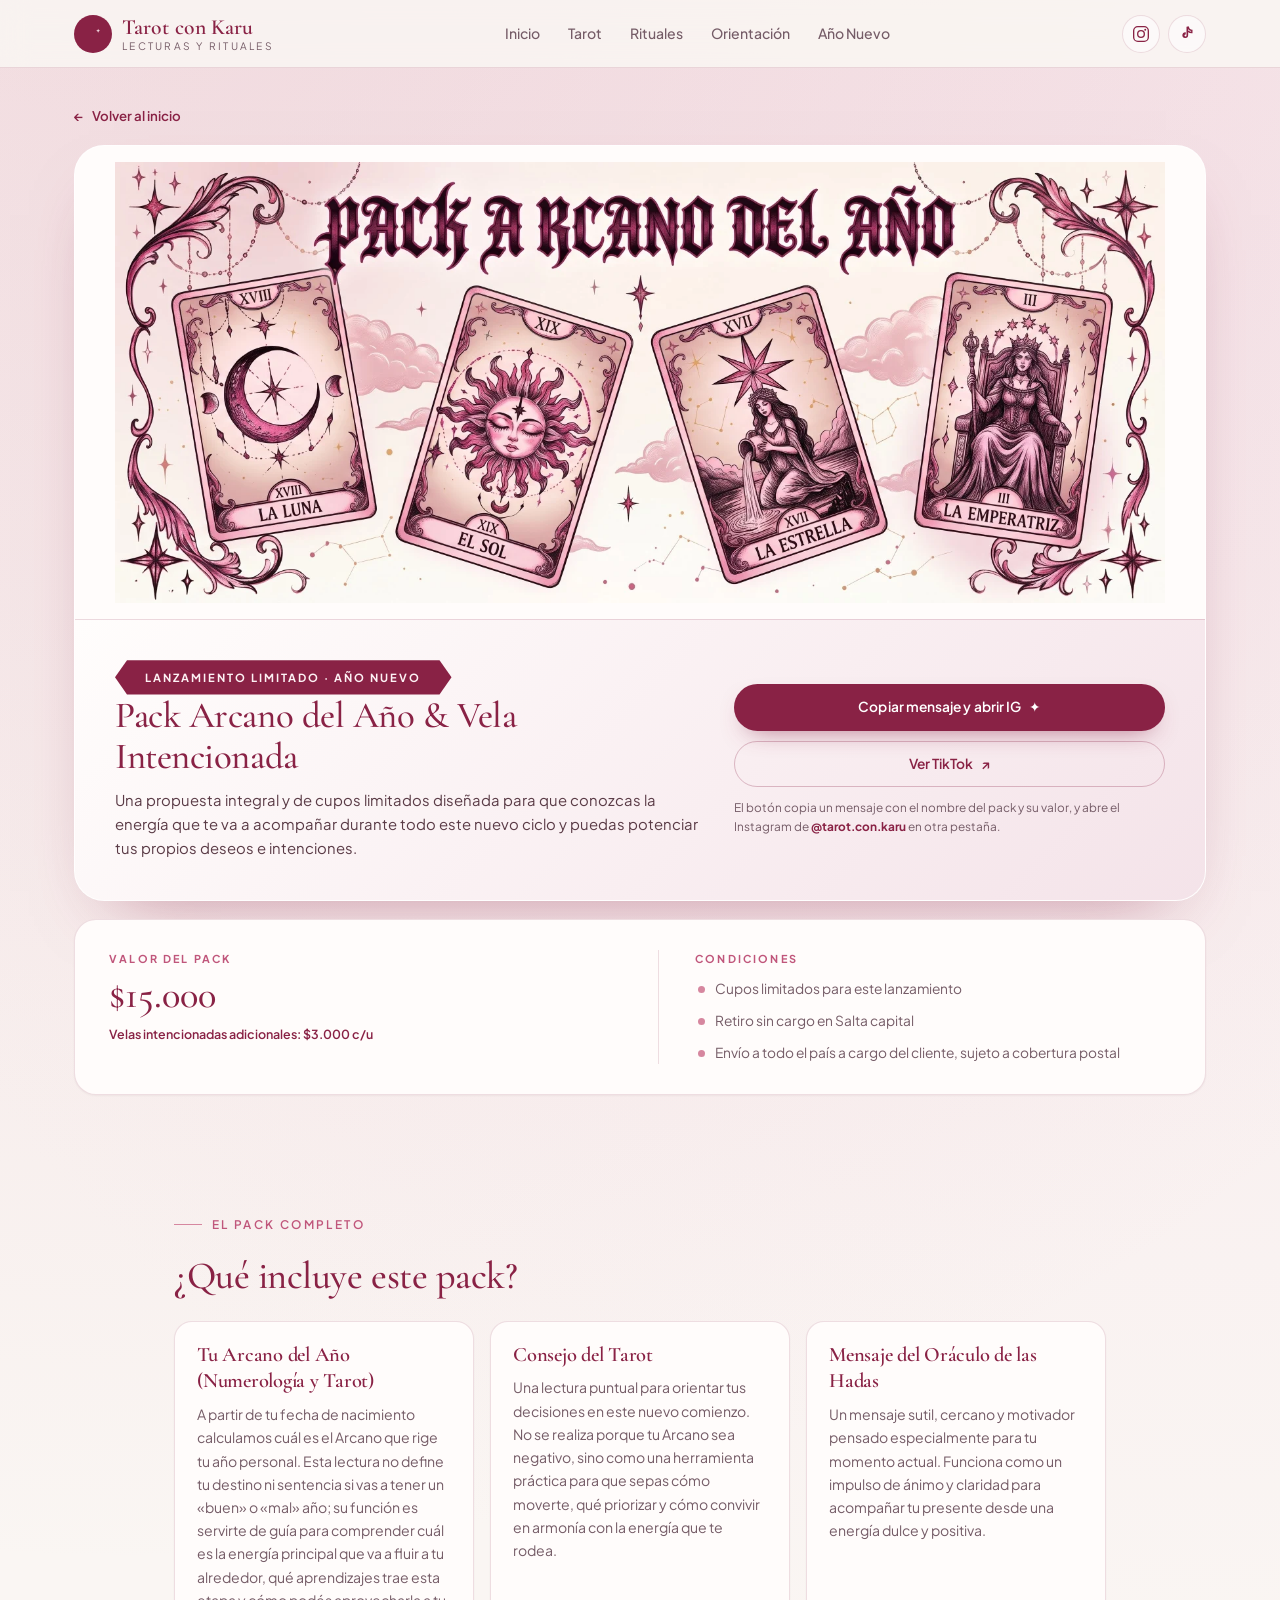
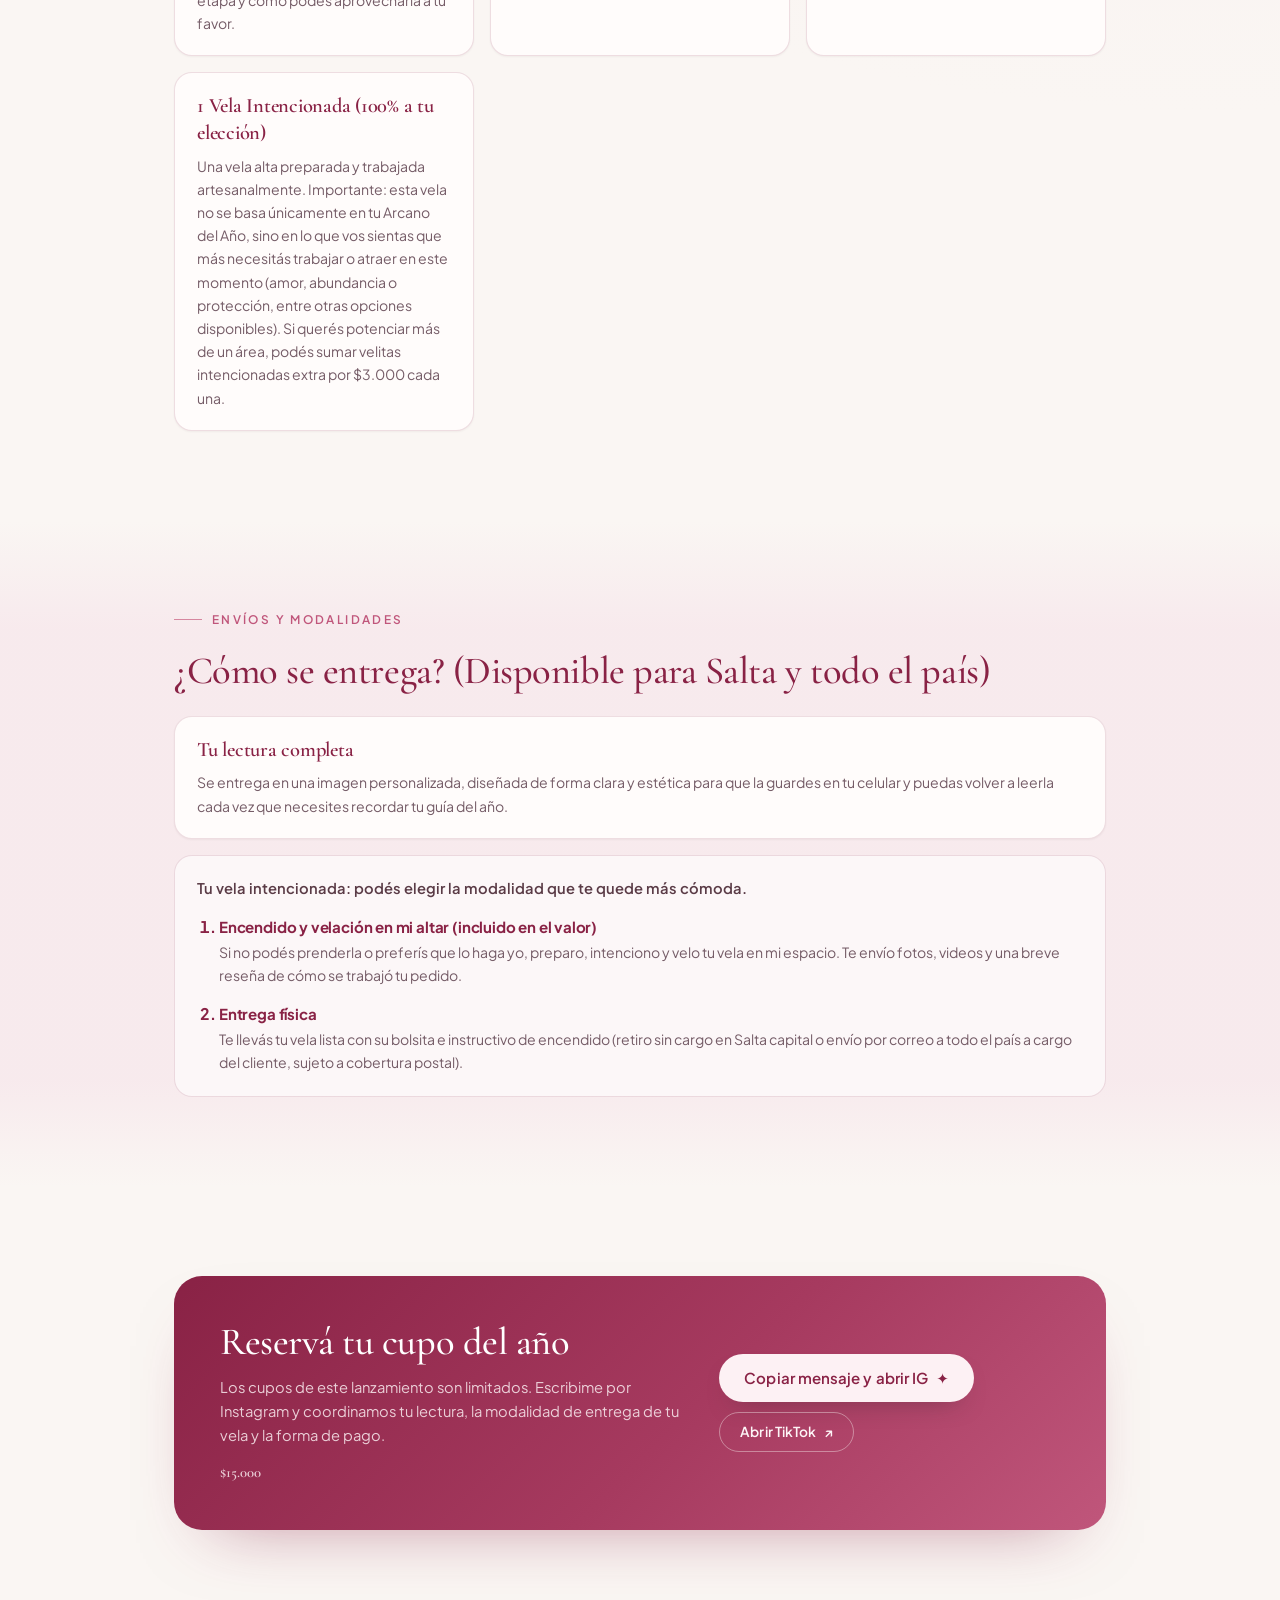
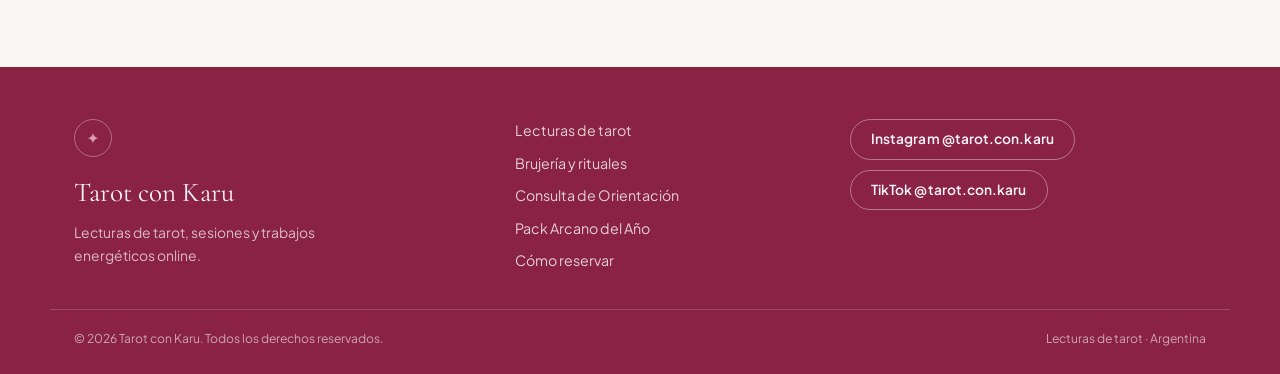
==== commit 210b3485: "Usa la nueva imagen del pack, quita el sorteo y ajusta la vista en PC y celular El banner y el hero " ====
--- a/public/arcano-del-ano.html
+++ b/public/arcano-del-ano.html
@@ -112,38 +112,42 @@
           </a>
 
           <div class="arcano-hero-card">
-            <div>
-              <span class="badge badge--ribbon" id="an-etiqueta">
-                Lanzamiento Limitado · Año Nuevo
-              </span>
-              <h1 class="arcano-title" id="an-titulo">
-                Pack Arcano del Año &amp; Vela Intencionada (Lanzamiento Limitado)
-              </h1>
-              <p class="arcano-lead" id="an-desc"></p>
-
-              <div class="arcano-hero-actions">
-                <button class="btn btn-primary" type="button" data-copy="ano-nuevo">
-                  Copiar mensaje y abrir IG <span aria-hidden="true">✦</span>
-                </button>
-                <a class="btn btn-ghost" data-tiktok href="https://www.tiktok.com/@tarot.con.karu" target="_blank" rel="noopener noreferrer">
-                  Ver TikTok <span aria-hidden="true">↗</span>
-                </a>
+            <figure class="arcano-hero-media">
+              <img
+                src="assets/arcano-banner.webp"
+                alt="Pack Arcano del Año: las cartas La Luna, El Sol, La Estrella y La Emperatriz"
+                width="1600"
+                height="672"
+              />
+            </figure>
+
+            <div class="arcano-hero-body">
+              <div>
+                <span class="badge badge--ribbon" id="an-etiqueta">
+                  Lanzamiento Limitado · Año Nuevo
+                </span>
+                <h1 class="arcano-title" id="an-titulo">
+                  Pack Arcano del Año &amp; Vela Intencionada (Lanzamiento Limitado)
+                </h1>
+                <p class="arcano-lead" id="an-desc"></p>
               </div>
 
-              <p class="arcano-hero-note">
-                El botón copia un mensaje con el nombre del pack y su valor, y abre
-                el Instagram de <strong>@tarot.con.karu</strong> en otra pestaña.
-              </p>
-            </div>
-
-            <figure class="arcano-hero-art">
-              <img
-                src="assets/arcano-pack.svg"
-                alt="Cartas de tarot, mensaje de las hadas y una vela intencionada encendida"
-                width="460"
-                height="400"
-              />
-            </figure>
+              <div class="arcano-hero-side">
+                <div class="arcano-hero-actions">
+                  <button class="btn btn-primary" type="button" data-copy="ano-nuevo">
+                    Copiar mensaje y abrir IG <span aria-hidden="true">✦</span>
+                  </button>
+                  <a class="btn btn-ghost" data-tiktok href="https://www.tiktok.com/@tarot.con.karu" target="_blank" rel="noopener noreferrer">
+                    Ver TikTok <span aria-hidden="true">↗</span>
+                  </a>
+                </div>
+
+                <p class="arcano-hero-note">
+                  El botón copia un mensaje con el nombre del pack y su valor, y abre
+                  el Instagram de <strong>@tarot.con.karu</strong> en otra pestaña.
+                </p>
+              </div>
+            </div>
           </div>
 
           <div class="arcano-meta">
@@ -185,37 +189,6 @@
             <h2 class="arcano-h2" id="an-entrega-titulo"></h2>
           </header>
           <div class="newyear-delivery" id="an-entrega"></div>
-        </div>
-      </section>
-
-      <!-- ================= SORTEO ================= -->
-      <section class="section arcano-section" id="sorteo">
-        <div class="container arcano-inner">
-          <article class="sorteo-card">
-            <p class="sorteo-eyebrow">Exclusivo del lanzamiento</p>
-            <h2 id="an-sorteo-titulo">Sorteo Especial de Fin de Año</h2>
-            <p class="sorteo-text" id="an-sorteo-texto"></p>
-            <div class="sorteo-actions">
-              <a
-                class="btn btn-ghost"
-                data-ig
-                href="https://www.instagram.com/tarot.con.karu/"
-                target="_blank"
-                rel="noopener noreferrer"
-              >
-                Seguir en Instagram <span aria-hidden="true">↗</span>
-              </a>
-              <a
-                class="btn btn-ghost"
-                data-tiktok
-                href="https://www.tiktok.com/@tarot.con.karu"
-                target="_blank"
-                rel="noopener noreferrer"
-              >
-                Seguir en TikTok <span aria-hidden="true">↗</span>
-              </a>
-            </div>
-          </article>
         </div>
       </section>
 
--- a/public/styles.css
+++ b/public/styles.css
@@ -478,19 +478,12 @@
 /* ---------------- Banner Año Nuevo (landing) ---------------- */
 
 .arcano-banner {
-  position: relative;
-  display: grid;
-  grid-template-columns: minmax(0, 1.08fr) minmax(0, 0.92fr);
-  align-items: center;
-  gap: clamp(16px, 3vw, 32px);
-  padding: clamp(24px, 3.6vw, 46px);
+  display: block;
+  overflow: hidden;
   border: 1px solid rgba(255, 255, 255, 0.75);
   border-radius: 28px;
-  background:
-    radial-gradient(circle at 96% 4%, rgba(255, 255, 255, 0.7), transparent 52%),
-    linear-gradient(135deg, #fffdfc 0%, #f9eef1 46%, #f2dde4 100%);
+  background: var(--card);
   box-shadow: var(--shadow-lg);
-  overflow: hidden;
   transition:
     transform 0.28s ease,
     box-shadow 0.28s ease,
@@ -503,40 +496,59 @@
   box-shadow: 0 34px 74px -40px rgba(137, 34, 69, 0.65);
 }
 
+.arcano-banner-media {
+  background: linear-gradient(135deg, #fdf6f8 0%, #f6e4ea 100%);
+}
+
+.arcano-banner-media img {
+  display: block;
+  width: 100%;
+  height: auto;
+}
+
 .arcano-banner-body {
-  position: relative;
+  display: grid;
+  grid-template-columns: minmax(0, 1fr) minmax(270px, 340px);
+  align-items: center;
+  gap: clamp(16px, 2.6vw, 36px);
+  padding: clamp(18px, 2.4vw, 28px) clamp(20px, 3vw, 38px);
+  border-top: 1px solid var(--line);
+  background: linear-gradient(135deg, #fffdfc 0%, #f8ebef 100%);
+}
+
+.arcano-banner-copy {
+  min-width: 0;
+}
+
+.arcano-banner-title {
+  margin-top: 12px;
+  font-size: clamp(1.35rem, 0.9rem + 1.1vw, 1.8rem);
+  line-height: 1.15;
+  color: var(--crimson);
+}
+
+.arcano-banner-desc {
+  max-width: 68ch;
+  margin-top: 8px;
+  font-size: 0.88rem;
+  line-height: 1.55;
+  color: var(--muted);
+}
+
+.arcano-banner-side {
   display: flex;
   flex-direction: column;
-  align-items: flex-start;
-}
-
-.arcano-banner-title {
-  max-width: 20ch;
-  font-size: clamp(1.85rem, 3.5vw, 2.85rem);
-  line-height: 1.02;
-  letter-spacing: 0.012em;
-  text-transform: uppercase;
-  color: var(--crimson);
-}
-
-.arcano-banner-desc {
-  max-width: 46ch;
-  margin-top: 14px;
-  font-size: 0.93rem;
-  line-height: 1.6;
-  color: #5a3b46;
+  gap: 12px;
 }
 
 .arcano-banner-meta {
   display: flex;
-  flex-wrap: wrap;
   align-items: baseline;
-  gap: 8px 14px;
-  margin-top: 18px;
+  gap: 12px;
 }
 
 .arcano-banner-price-label {
-  font-size: 0.64rem;
+  font-size: 0.63rem;
   font-weight: 700;
   letter-spacing: 0.2em;
   text-transform: uppercase;
@@ -545,18 +557,18 @@
 
 .arcano-banner-price {
   font-family: var(--serif);
-  font-size: clamp(1.75rem, 2.6vw, 2.15rem);
+  font-size: clamp(1.6rem, 2.2vw, 1.95rem);
   font-weight: 600;
   line-height: 1;
   color: var(--crimson);
 }
 
 .arcano-banner-cta {
-  display: inline-flex;
+  display: flex;
   align-items: center;
+  justify-content: center;
   gap: 10px;
-  margin-top: 20px;
-  padding: 11px 30px;
+  padding: 12px 26px;
   background: var(--crimson);
   color: #fdf1f4;
   clip-path: polygon(
@@ -567,21 +579,15 @@
     calc(100% - 13px) 100%,
     13px 100%
   );
-  font-size: 0.82rem;
+  font-size: 0.79rem;
   font-weight: 600;
   line-height: 1.35;
+  text-align: center;
   transition: background-color 0.2s ease;
 }
 
 .arcano-banner:hover .arcano-banner-cta {
   background: var(--crimson-dark);
-}
-
-.arcano-banner-art img {
-  width: min(100%, 440px);
-  height: auto;
-  margin-inline: auto;
-  filter: drop-shadow(0 20px 34px rgba(137, 34, 69, 0.18));
 }
 
 .badge {
@@ -598,8 +604,8 @@
 }
 
 .badge--ribbon {
-  margin-bottom: 16px;
-  padding: 9px 32px;
+  margin-bottom: 0;
+  padding: 8px 30px;
   border-radius: 0;
   clip-path: polygon(
     0 50%,
@@ -629,65 +635,77 @@
 }
 
 .arcano-hero {
-  padding-block: clamp(20px, 3.4vw, 40px) clamp(20px, 3vw, 32px);
+  padding-block: clamp(18px, 3vw, 34px) clamp(20px, 3vw, 30px);
 }
 
 .arcano-hero-card {
-  display: grid;
-  grid-template-columns: minmax(0, 1.05fr) minmax(0, 0.95fr);
-  align-items: center;
-  gap: clamp(18px, 3vw, 40px);
-  padding: clamp(26px, 4vw, 54px);
+  overflow: hidden;
   border: 1px solid rgba(255, 255, 255, 0.75);
   border-radius: 30px;
-  background:
-    radial-gradient(circle at 100% 0%, rgba(255, 255, 255, 0.65), transparent 55%),
-    linear-gradient(135deg, #fffdfc 0%, #f9eef1 55%, #f0d9e1 100%);
+  background: var(--card);
   box-shadow: var(--shadow-lg);
 }
 
+.arcano-hero-media {
+  background: linear-gradient(135deg, #fdf6f8 0%, #f6e4ea 100%);
+}
+
+.arcano-hero-media img {
+  display: block;
+  width: 100%;
+  height: auto;
+}
+
+.arcano-hero-body {
+  display: grid;
+  grid-template-columns: minmax(0, 1.15fr) minmax(0, 0.85fr);
+  align-items: center;
+  gap: clamp(18px, 3vw, 36px);
+  padding: clamp(22px, 3.2vw, 40px);
+  border-top: 1px solid var(--line);
+  background: linear-gradient(135deg, #fffdfc 0%, #f9eef1 58%, #f4e3e9 100%);
+}
+
 .arcano-title {
-  max-width: 22ch;
-  font-size: clamp(2rem, 4.2vw, 3.15rem);
-  line-height: 1.03;
+  max-width: 30ch;
+  font-size: clamp(1.55rem, 0.95rem + 1.9vw, 2.3rem);
+  line-height: 1.12;
   color: var(--crimson);
 }
 
 .arcano-lead {
-  max-width: 58ch;
-  margin-top: 16px;
-  font-size: 0.97rem;
+  max-width: 62ch;
+  margin-top: 12px;
+  font-size: 0.93rem;
+  line-height: 1.6;
   color: #5a3b46;
 }
 
+.arcano-hero-side {
+  display: flex;
+  flex-direction: column;
+  gap: 12px;
+}
+
 .arcano-hero-actions {
   display: flex;
-  flex-wrap: wrap;
+  flex-direction: column;
   gap: 10px;
-  margin-top: 26px;
 }
 
 .arcano-hero-actions .btn {
-  font-size: 0.88rem;
+  width: 100%;
+  font-size: 0.86rem;
 }
 
 .arcano-hero-note {
-  max-width: 52ch;
-  margin-top: 12px;
-  font-size: 0.76rem;
+  font-size: 0.74rem;
   line-height: 1.55;
   color: var(--muted);
 }
 
 .arcano-hero-note strong {
   color: var(--crimson);
-}
-
-.arcano-hero-art img {
-  width: min(100%, 420px);
-  height: auto;
-  margin-inline: auto;
-  filter: drop-shadow(0 20px 34px rgba(137, 34, 69, 0.18));
 }
 
 .arcano-meta {
@@ -695,7 +713,7 @@
   grid-template-columns: minmax(0, 1fr) minmax(0, 1fr);
   gap: clamp(18px, 3vw, 36px);
   margin-top: 18px;
-  padding: clamp(22px, 3vw, 34px);
+  padding: clamp(20px, 2.6vw, 30px) clamp(22px, 3vw, 34px);
   border: 1px solid var(--line);
   border-radius: 22px;
   background: var(--card);
@@ -722,51 +740,13 @@
 }
 
 .arcano-h2 {
-  font-size: clamp(1.85rem, 3.3vw, 2.6rem);
+  font-size: clamp(1.75rem, 3vw, 2.5rem);
   line-height: 1.1;
   color: var(--crimson);
 }
 
 .arcano-section-head {
-  margin-bottom: 26px;
-}
-
-.sorteo-card {
-  padding: clamp(24px, 3.6vw, 44px);
-  border: 1px solid rgba(137, 34, 69, 0.16);
-  border-left: 4px solid var(--crimson);
-  border-radius: 0 24px 24px 0;
-  background: var(--card);
-  box-shadow: var(--shadow-sm);
-}
-
-.sorteo-eyebrow {
-  font-size: 0.66rem;
-  font-weight: 700;
-  letter-spacing: 0.22em;
-  text-transform: uppercase;
-  color: var(--rosy);
-}
-
-.sorteo-card h2 {
-  margin-top: 8px;
-  font-size: clamp(1.7rem, 3vw, 2.35rem);
-  color: var(--crimson);
-}
-
-.sorteo-text {
-  max-width: 80ch;
-  margin-top: 14px;
-  font-size: 0.94rem;
-  line-height: 1.7;
-  color: var(--muted);
-}
-
-.sorteo-actions {
-  display: flex;
-  flex-wrap: wrap;
-  gap: 10px;
-  margin-top: 24px;
+  margin-bottom: 24px;
 }
 
 .arcano-cta {
@@ -774,7 +754,7 @@
   grid-template-columns: minmax(0, 1.15fr) minmax(0, 0.85fr);
   align-items: center;
   gap: clamp(20px, 3vw, 40px);
-  padding: clamp(26px, 4vw, 48px);
+  padding: clamp(24px, 3.6vw, 46px);
   border-radius: 28px;
   background: linear-gradient(135deg, #892245 0%, #a63a5f 55%, #c0567b 100%);
   box-shadow: var(--shadow-lg);
@@ -782,7 +762,7 @@
 
 .arcano-cta h2 {
   color: #fff;
-  font-size: clamp(1.8rem, 3.2vw, 2.5rem);
+  font-size: clamp(1.7rem, 3vw, 2.4rem);
 }
 
 .arcano-cta p {
@@ -901,44 +881,87 @@
   color: var(--crimson);
 }
 
-@media (max-width: 900px) {
-  .arcano-banner,
-  .arcano-hero-card,
-  .arcano-meta,
+@media (max-width: 980px) {
+  .arcano-hero-body {
+    grid-template-columns: 1fr;
+    align-items: start;
+  }
+
+}
+
+@media (max-width: 860px) {
+  .arcano-banner-body {
+    grid-template-columns: 1fr;
+    align-items: start;
+  }
+
+  .arcano-banner-side {
+    gap: 10px;
+  }
+
   .arcano-cta {
     grid-template-columns: 1fr;
-  }
-
-  .arcano-banner-art img,
-  .arcano-hero-art img {
-    max-width: 340px;
-  }
-
-  .arcano-meta-block + .arcano-meta-block {
-    padding-left: 0;
-    padding-top: 20px;
-    border-left: 0;
-    border-top: 1px solid var(--line);
   }
 }
 
 @media (max-width: 720px) {
   .arcano-banner,
   .arcano-hero-card {
-    border-radius: 24px;
+    border-radius: 22px;
+  }
+
+  .arcano-banner-body {
+    padding: 16px 18px 18px;
   }
 
   .arcano-banner-title {
-    font-size: 1.72rem;
+    margin-top: 10px;
+    font-size: 1.28rem;
+  }
+
+  .arcano-banner-desc {
+    font-size: 0.85rem;
   }
 
   .arcano-banner-cta {
-    padding: 11px 24px;
+    padding: 12px 22px;
     font-size: 0.78rem;
   }
 
-  .newyear-features {
+  .badge--ribbon {
+    padding: 7px 24px;
+    font-size: 0.62rem;
+    letter-spacing: 0.14em;
+  }
+
+  .arcano-hero-body {
+    padding: 20px 18px 22px;
+  }
+
+  .arcano-title {
+    font-size: 1.45rem;
+  }
+
+  .arcano-meta {
     grid-template-columns: 1fr;
+    padding: 18px;
+  }
+
+  .arcano-meta-block + .arcano-meta-block {
+    padding-left: 0;
+    padding-top: 18px;
+    border-left: 0;
+    border-top: 1px solid var(--line);
+  }
+
+  .arcano-cta-actions .btn {
+    flex: 1 1 100%;
+  }
+}
+
+@media (max-width: 400px) {
+  .arcano-banner-desc {
+    display: none;
   }
 }
 
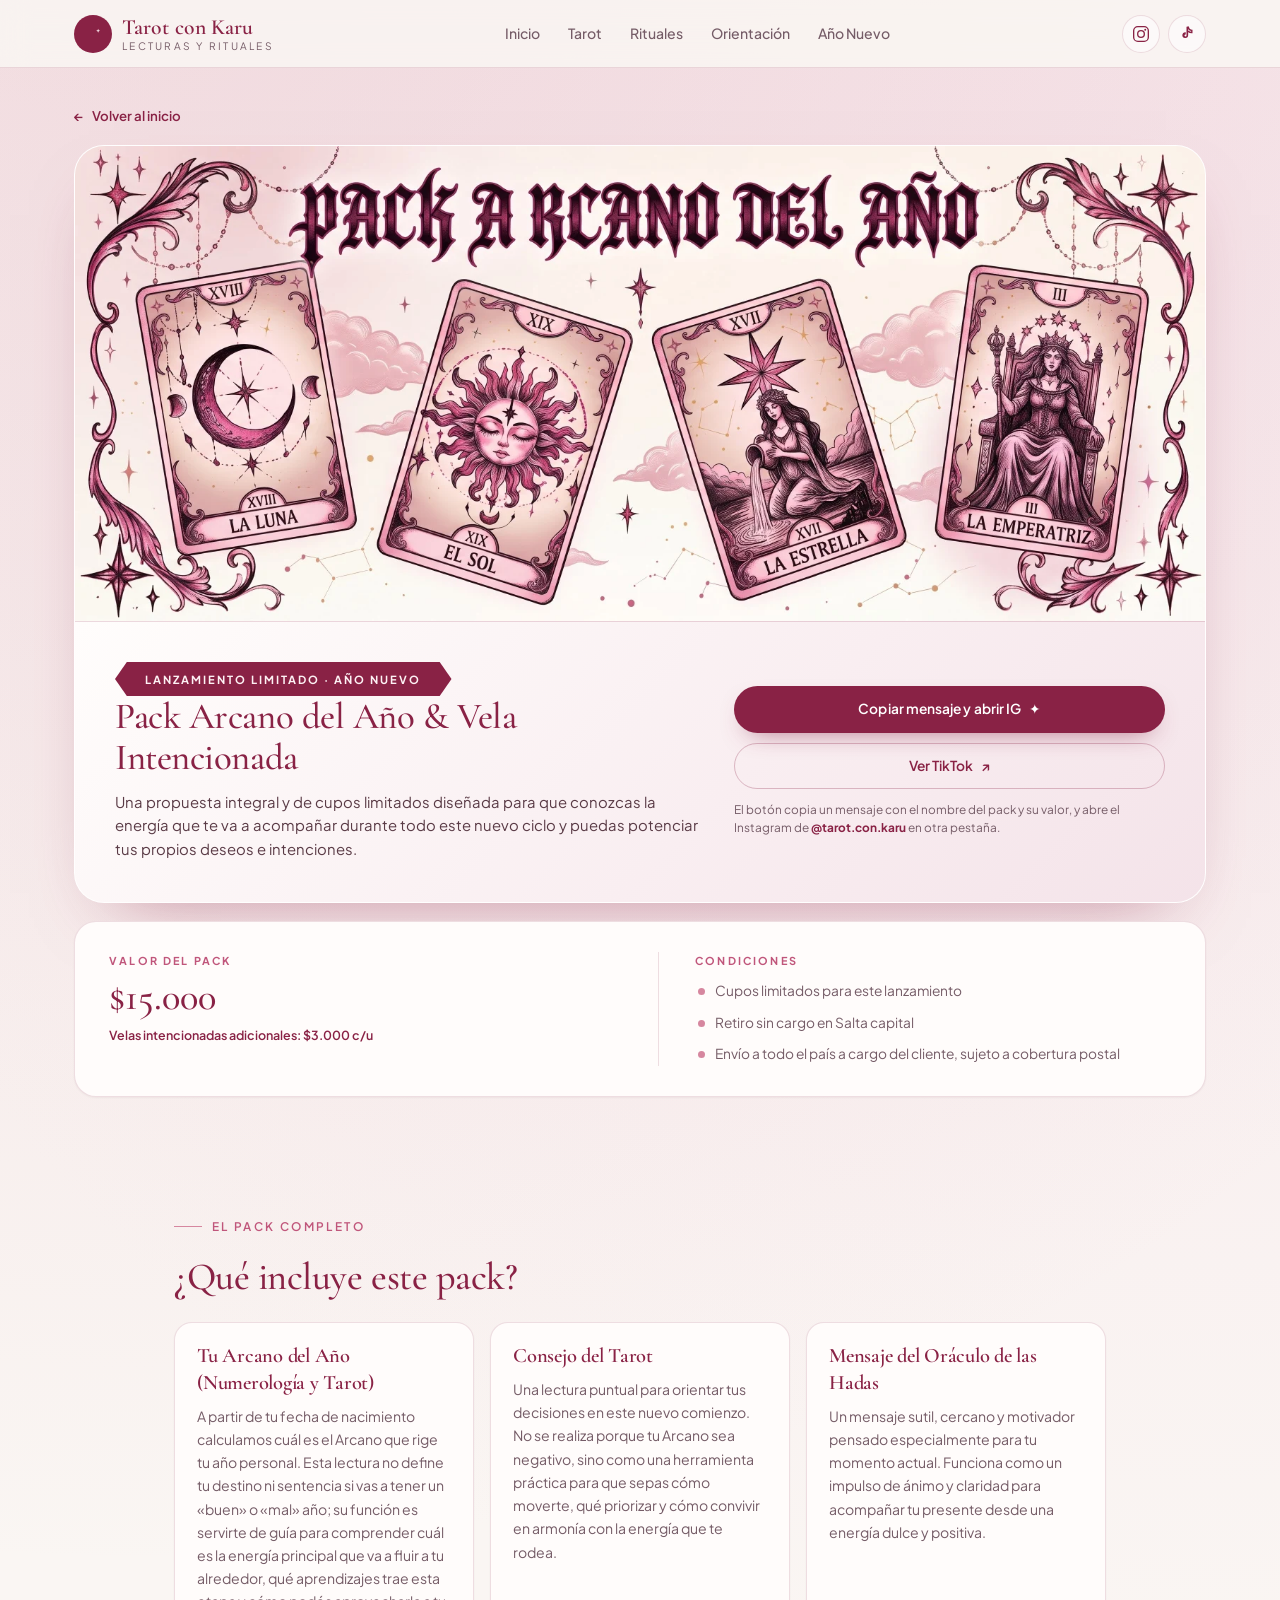
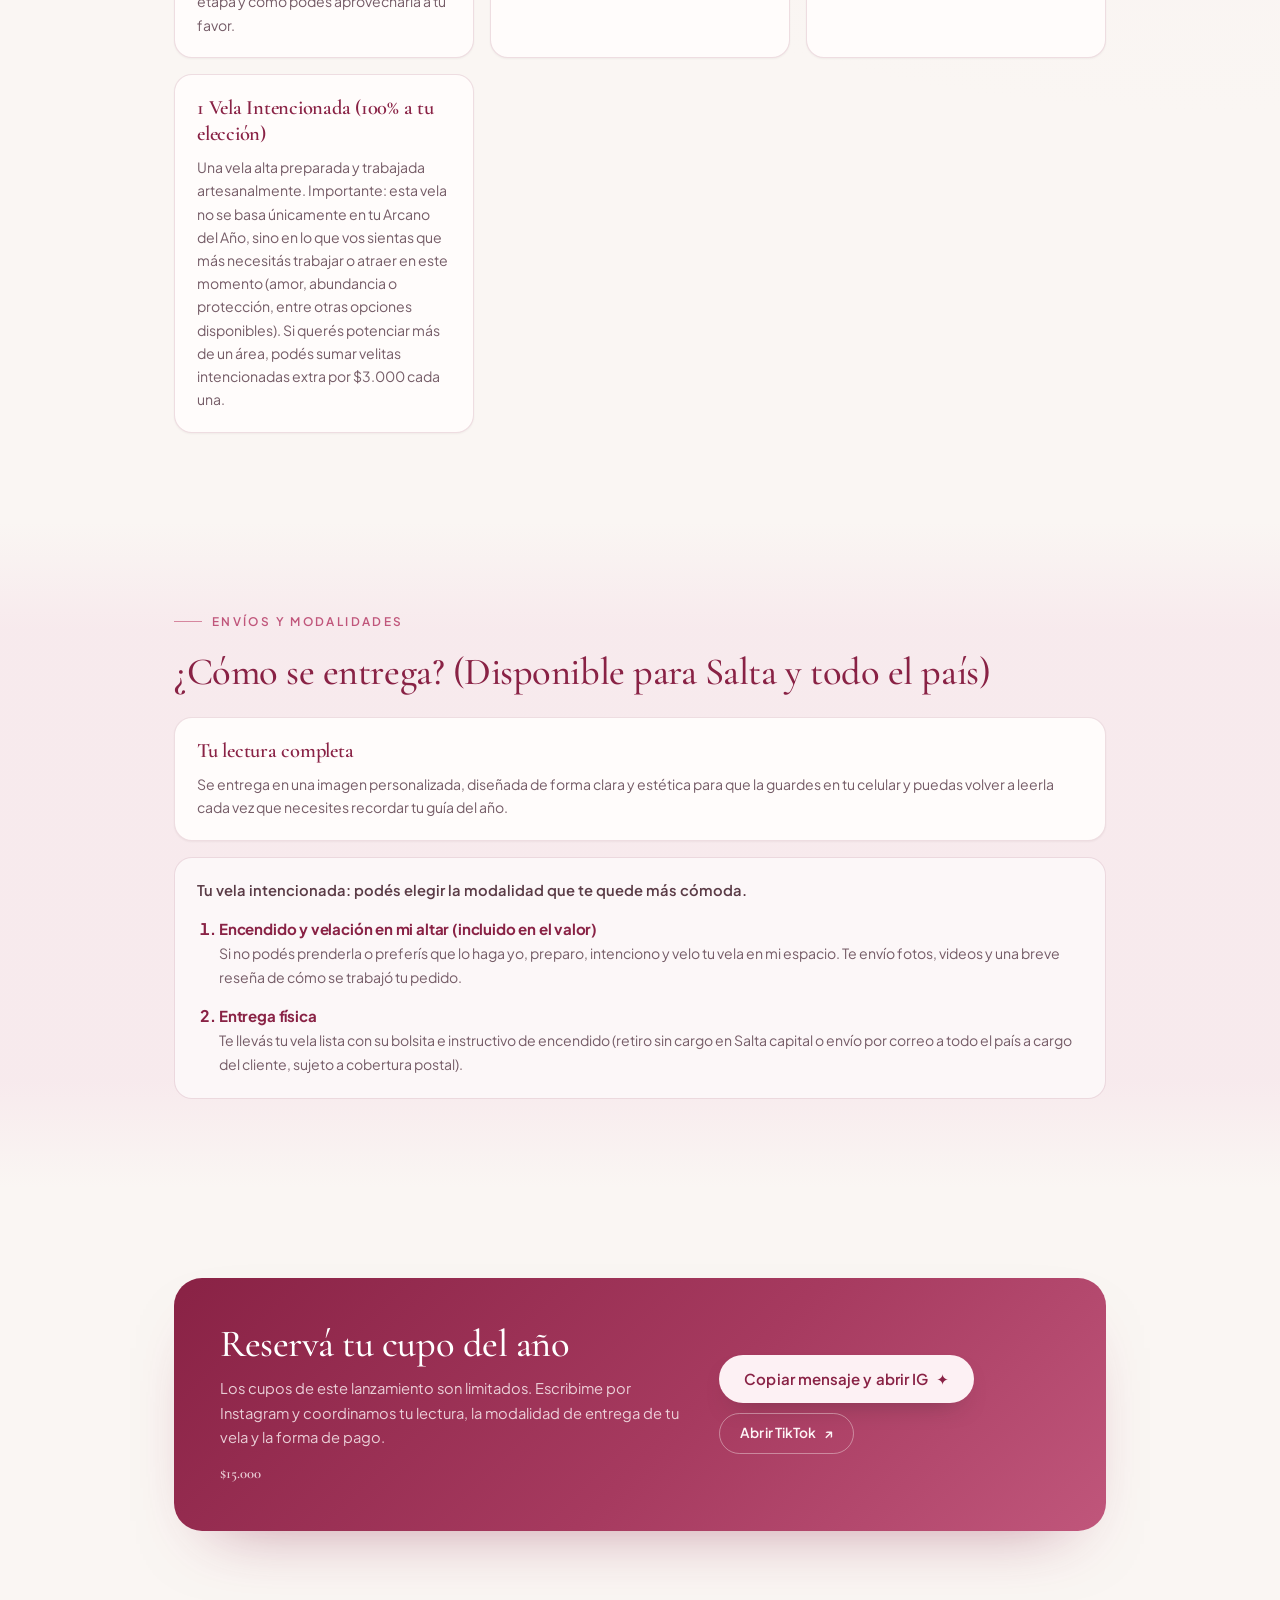
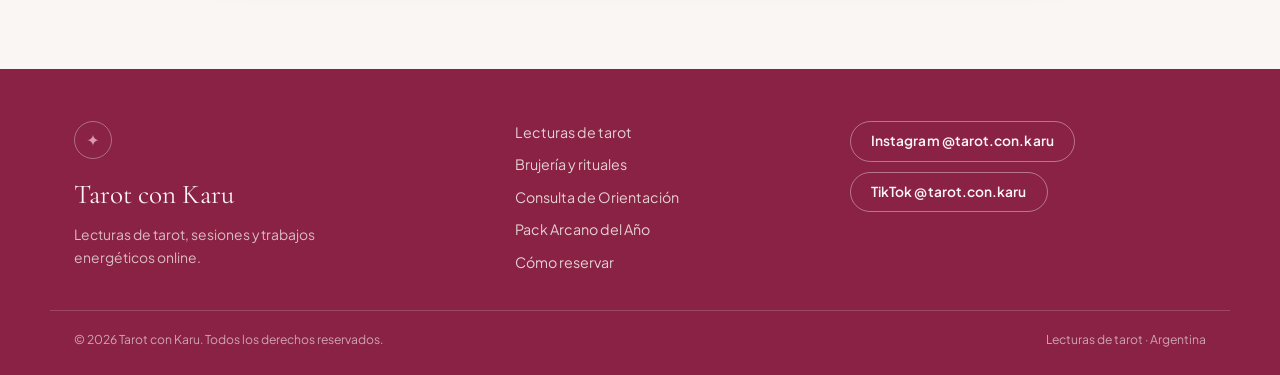
==== commit a7cc36b5: "Suma páginas dedicadas de lecturas, rituales y orientación con banners, Open Graph y sitemap" ====
--- a/public/arcano-del-ano.html
+++ b/public/arcano-del-ano.html
@@ -9,6 +9,47 @@
       content="Pack Arcano del Año & Vela Intencionada de Tarot con Karu: tu Arcano del Año, consejo del tarot, mensaje del Oráculo de las Hadas y una vela intencionada. $15.000 · Salta y todo el país."
     />
     <meta name="theme-color" content="#FAF6F3" />
+    <link
+      rel="canonical"
+      href="https://tarot-con-karu.v0idbrn.workers.dev/arcano-del-ano"
+    />
+
+    <meta property="og:site_name" content="Tarot con Karu" />
+    <meta property="og:locale" content="es_AR" />
+    <meta property="og:type" content="website" />
+    <meta
+      property="og:title"
+      content="Pack Arcano del Año &amp; Vela Intencionada · Tarot con Karu"
+    />
+    <meta
+      property="og:description"
+      content="Tu Arcano del Año, consejo del tarot, mensaje del Oráculo de las Hadas y una vela intencionada. $15.000 · Salta y todo el país."
+    />
+    <meta
+      property="og:url"
+      content="https://tarot-con-karu.v0idbrn.workers.dev/arcano-del-ano"
+    />
+    <meta
+      property="og:image"
+      content="https://tarot-con-karu.v0idbrn.workers.dev/assets/arcano-banner.webp"
+    />
+    <meta
+      property="og:image:alt"
+      content="Pack Arcano del Año: las cartas La Luna, El Sol, La Estrella y La Emperatriz"
+    />
+    <meta name="twitter:card" content="summary_large_image" />
+    <meta
+      name="twitter:title"
+      content="Pack Arcano del Año &amp; Vela Intencionada · Tarot con Karu"
+    />
+    <meta
+      name="twitter:description"
+      content="Tu Arcano del Año, consejo del tarot, mensaje del Oráculo de las Hadas y una vela intencionada. $15.000."
+    />
+    <meta
+      name="twitter:image"
+      content="https://tarot-con-karu.v0idbrn.workers.dev/assets/arcano-banner.webp"
+    />
     <link
       rel="icon"
       href="data:image/svg+xml,%3Csvg xmlns='http://www.w3.org/2000/svg' viewBox='0 0 32 32'%3E%3Crect width='32' height='32' rx='8' fill='%23892245'/%3E%3Cpath d='M20 8a8 8 0 1 0 0 16 7 7 0 1 1 0-16Z' fill='%23F7E8EC'/%3E%3C/svg%3E"
@@ -49,9 +90,9 @@
 
         <nav class="site-nav" aria-label="Navegación principal">
           <a href="./index.html">Inicio</a>
-          <a href="./index.html#tarot">Tarot</a>
-          <a href="./index.html#rituales">Rituales</a>
-          <a href="./index.html#orientacion">Orientación</a>
+          <a href="./lecturas.html">Tarot</a>
+          <a href="./rituales.html">Rituales</a>
+          <a href="./orientacion.html">Orientación</a>
           <a href="./arcano-del-ano.html" aria-current="page">Año Nuevo</a>
         </nav>
 
@@ -235,9 +276,9 @@
         </div>
 
         <nav class="footer-nav" aria-label="Enlaces del sitio">
-          <a href="./index.html#tarot">Lecturas de tarot</a>
-          <a href="./index.html#rituales">Brujería y rituales</a>
-          <a href="./index.html#orientacion">Consulta de Orientación</a>
+          <a href="./lecturas.html">Lecturas de tarot</a>
+          <a href="./rituales.html">Brujería y rituales</a>
+          <a href="./orientacion.html">Consulta de Orientación</a>
           <a href="./arcano-del-ano.html">Pack Arcano del Año</a>
           <a href="./index.html#como-reservar">Cómo reservar</a>
         </nav>
--- a/public/styles.css
+++ b/public/styles.css
@@ -60,7 +60,8 @@
   color: var(--ink);
 }
 
-p {
+p,
+figure {
   margin: 0;
 }
 
@@ -1707,6 +1708,168 @@
   }
 }
 
+/* ---------------- Banners de sección (landing) ---------------- */
+
+.section-banner {
+  display: block;
+  overflow: hidden;
+  margin-bottom: clamp(26px, 3.4vw, 40px);
+  border: 1px solid rgba(255, 255, 255, 0.75);
+  border-radius: 26px;
+  background: linear-gradient(135deg, #fdf6f8 0%, #f6e4ea 100%);
+  box-shadow: var(--shadow-md);
+  transition:
+    transform 0.28s ease,
+    border-color 0.28s ease,
+    box-shadow 0.28s ease;
+}
+
+.section-banner:hover {
+  transform: translateY(-3px);
+  border-color: rgba(192, 86, 123, 0.45);
+  box-shadow: var(--shadow-lg);
+}
+
+.section-banner img {
+  display: block;
+  width: 100%;
+  height: auto;
+}
+
+/* ---------------- Encabezado de páginas de sección ---------------- */
+
+.page-hero {
+  padding-block: clamp(18px, 3vw, 34px) clamp(8px, 1.6vw, 16px);
+}
+
+.page-hero-card {
+  overflow: hidden;
+  border: 1px solid rgba(255, 255, 255, 0.75);
+  border-radius: 30px;
+  background: var(--card);
+  box-shadow: var(--shadow-lg);
+}
+
+.page-hero-media {
+  background: linear-gradient(135deg, #fdf6f8 0%, #f6e4ea 100%);
+}
+
+.page-hero-media img {
+  display: block;
+  width: 100%;
+  height: auto;
+}
+
+.page-hero-body {
+  padding: clamp(20px, 3vw, 36px);
+  border-top: 1px solid var(--line);
+  background: linear-gradient(135deg, #fffdfc 0%, #f8ebef 100%);
+}
+
+.page-hero-body .eyebrow {
+  margin-bottom: 10px;
+}
+
+.page-title {
+  font-size: clamp(1.9rem, 1.1rem + 2.2vw, 2.9rem);
+  line-height: 1.08;
+  color: var(--crimson);
+}
+
+.page-lead {
+  max-width: 66ch;
+  margin-top: 12px;
+  font-size: 0.94rem;
+  line-height: 1.62;
+  color: var(--muted);
+}
+
+.page-chips {
+  display: flex;
+  flex-wrap: wrap;
+  gap: 8px;
+  margin-top: 20px;
+}
+
+.page-chips a {
+  padding: 8px 16px;
+  border: 1px solid var(--line);
+  border-radius: 999px;
+  background: rgba(255, 255, 255, 0.7);
+  font-size: 0.8rem;
+  font-weight: 600;
+  color: var(--crimson);
+  transition:
+    background-color 0.2s ease,
+    border-color 0.2s ease;
+}
+
+.page-chips a:hover {
+  background: var(--blush-bg);
+  border-color: var(--blush);
+}
+
+/* ---------------- Paso previo de rituales ---------------- */
+
+.list-label {
+  margin-bottom: 14px;
+  font-size: 0.68rem;
+  font-weight: 700;
+  letter-spacing: 0.18em;
+  text-transform: uppercase;
+  color: var(--rosy);
+}
+
+.prerequisite-wrap {
+  margin-bottom: 34px;
+}
+
+.prerequisite-wrap + .list-label {
+  margin-top: 4px;
+}
+
+.card--prerequisite {
+  border: 1px solid rgba(137, 34, 69, 0.26);
+  background: linear-gradient(135deg, #fffdfc 0%, #f7e8ec 100%);
+}
+
+/* ---------------- Orientación (página dedicada) ---------------- */
+
+.orientacion-aclaracion {
+  max-width: 78ch;
+  margin-top: 20px;
+  padding: 16px 20px;
+  border-left: 2px solid var(--blush);
+  border-radius: 0 12px 12px 0;
+  background: rgba(255, 255, 255, 0.6);
+  font-size: 0.84rem;
+  line-height: 1.6;
+  color: var(--muted);
+}
+
+#lecturas-tabs {
+  scroll-margin-top: 110px;
+}
+
+#paso-previo {
+  scroll-margin-top: 110px;
+}
+
+@media (max-width: 720px) {
+  .section-banner,
+  .page-hero-card {
+    border-radius: 22px;
+  }
+
+  .page-hero-body {
+    padding: 20px 18px 22px;
+  }
+
+  .page-title {
+    font-size: 1.6rem;
+  }
+}
+
 @media (prefers-reduced-motion: reduce) {
   html {
     scroll-behavior: auto;
